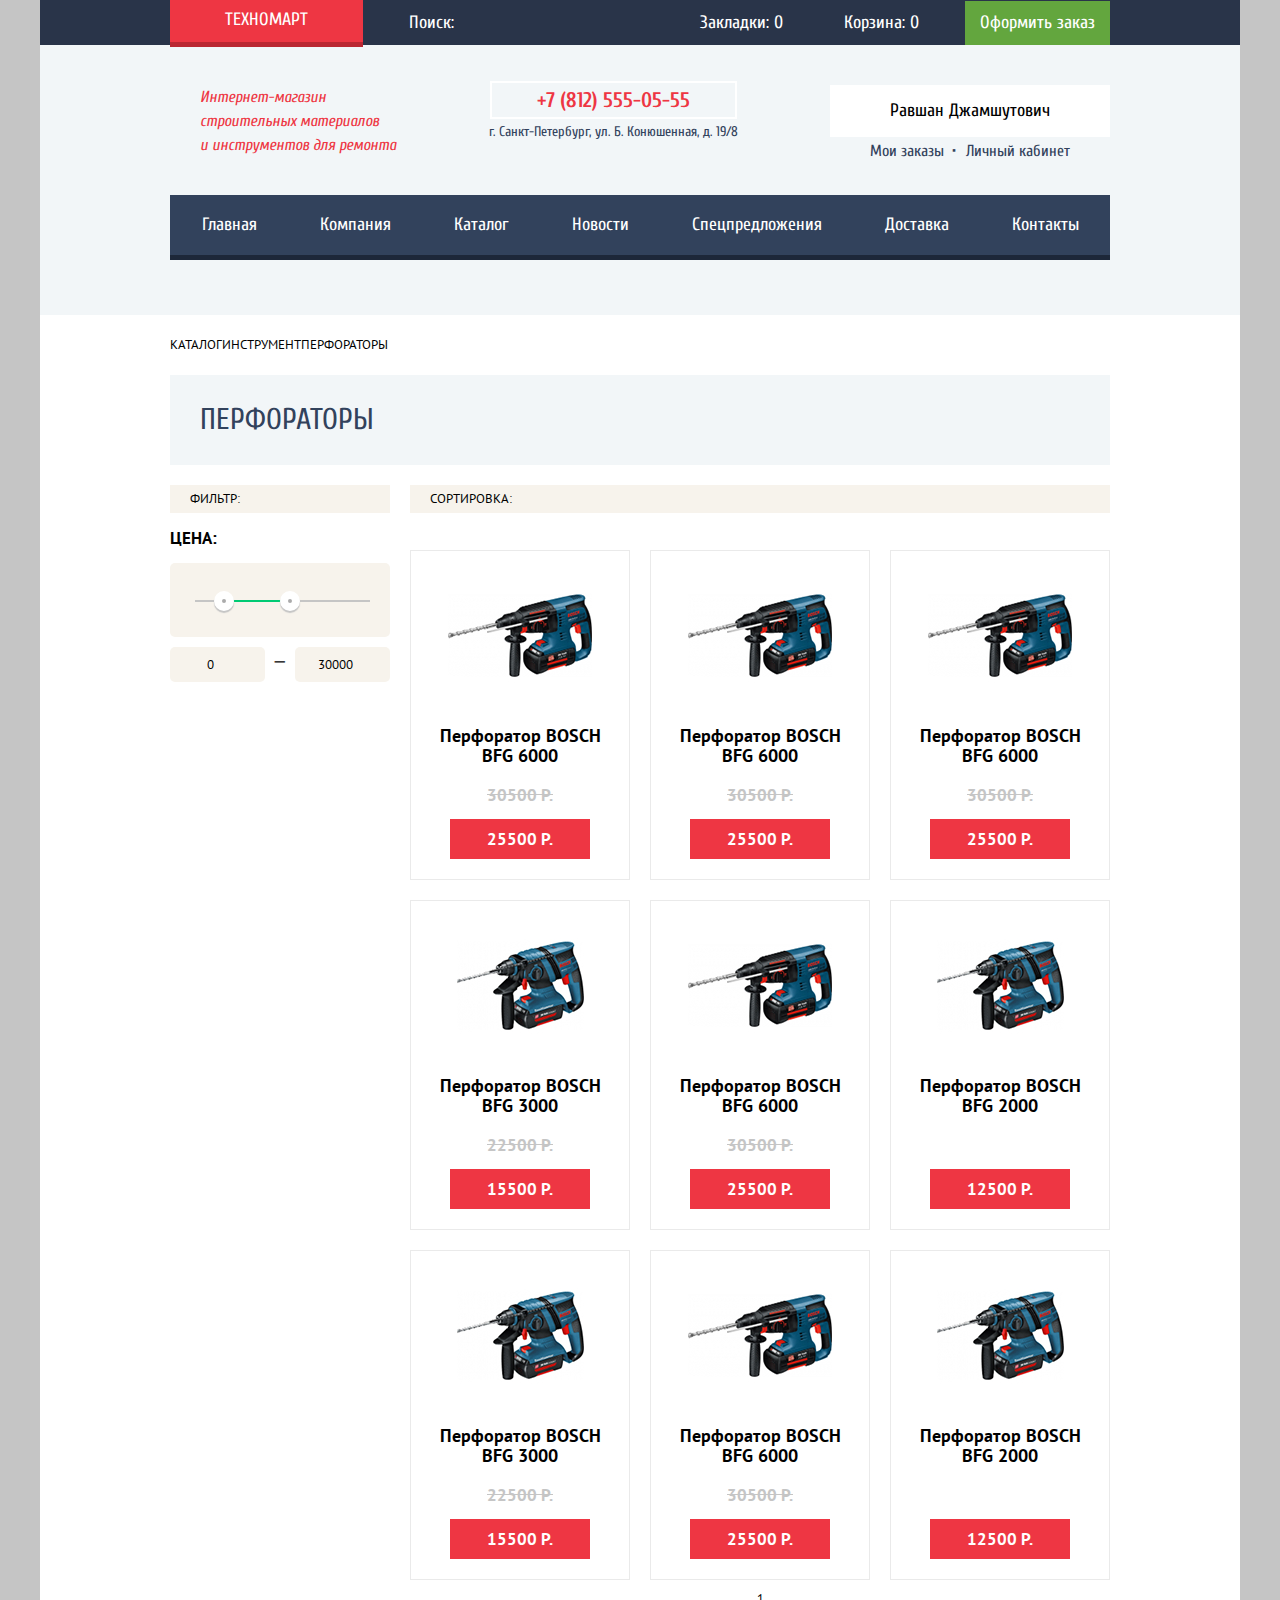
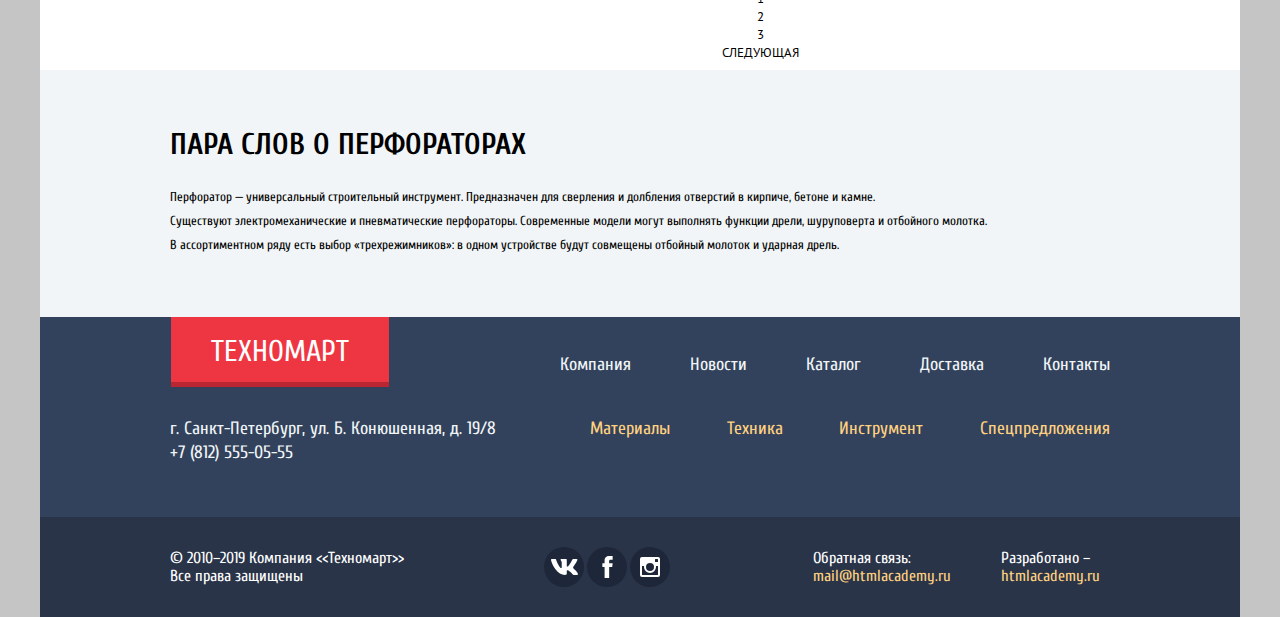
==== catalog.html @ 3d09bd30 "отредактировал form catalog" ====
<!DOCTYPE html>
<html class="page" lang="ru">
	<head>
		<meta charset="utf-8">
    <title>HTML Academy: Техномарт</title>
    <link href="css/normalize.css" rel="stylesheet">
    <link href="https://fonts.googleapis.com/css2?family=Cuprum:ital,wght@0,400;0,700;1,400;1,700&family=PT+Sans:ital,wght@0,400;0,700;1,400;1,700&display=swap" rel="stylesheet">
    <link href="css/style.css" rel="stylesheet">
  </head>
  <body class="page_body">

    <header class="main_header">
      <div class="main_header_top">
          <div class="header_top_container flex_block center">
            <a class="header_top_item logo" href="">ТЕХНОМАРТ</a>
            <a class="header_top_item header_search" href="">Поиск:</a>
            <a class="header_top_item header_marks" href="">Закладки: 0</a>
            <a class="header_top_item header_backet" href="">Корзина: 0</a>
            <a class="header_top_item header_checkout" href="">Оформить заказ</a>
          </div>
      </div>

      <div class="main_header_middle">
        <div class="header_middle_container flex_block center">
          <p class="header_middle_item header_desc">Интернет-магазин<br> строительных материалов<br> и инструментов для ремонта</p>
          <div class="header_middle_item">
            <a class="header_phone" href="tel:+7(812)555-05-55">+7 (812) 555-05-55</a>
            <p class="header_address">г. Санкт-Петербург, ул. Б. Конюшенная, д. 19/8</p>
          </div>
          <div class="header_middle_item user_block flex_block">
            <a class="authorized_user flex_block" href="">Равшан Джамшутович</a>
            <a class="my_orders" href="">Мои заказы&nbsp;&nbsp;&bull;</a>
            <a class="personal_area" href="">Личный кабинет</a>
          </div>
        </div>
      </div>

      <div class="main_header_bottom center">
        <nav class="main_navigation">
          <ul class="navigation_list flex_block">
            <li class="navigation_item"><a href="">Главная</a></li>
            <li class="navigation_item"><a href="">Компания</a></li>
            <li class="navigation_item"><a href="">Каталог</a></li>
            <li class="navigation_item"><a href="">Новости</a></li>
            <li class="navigation_item"><a href="">Спецпредложения</a></li>
            <li class="navigation_item"><a href="">Доставка</a></li>
            <li class="navigation_item"><a href="">Контакты</a></li>
          </ul>
        </nav>
      </div>
    </header>

		<main class="main_container">
			<h1 class="visually_hidden">Каталог</h1>
      <div class="center">
        <ul class="bread_crumbs_list flex_block">
          <li class="bread_crumbs"><a href="">Каталог</a></li>
          <li class="bread_crumbs"><a href="">Инструмент</a></li>
          <li class="bread_crumbs">Перфораторы</li>
        </ul>
      </div>

      <div class="section_title_line bread_crumbs_last_title center">
        <p class="section_title_line_text">Перфораторы</p>
      </div>

			<div class="center catalog_block">
        <div class="product_filter">
          <h2>Фильтр:</h2>
          <form method="get">
            <fieldset class="filter_item">
              <legend>Цена:</legend>
              <div class="filter_range">
                <div class="range_controls">
                  <div class="scale">
                    <div class="bar" style="
                    width: 30%;
                    margin-left: 20%;"></div>
                  </div>
                  <div class="toggle toggle_min" tabindex="0" style="
                  left: 20%;">
                  </div>
                  <div class="toggle toggle_max" tabindex="0" style="
                  left: 50%;">
                  </div>
                </div>
                <div class="price_controls flex_block">
                  <label class="min_price">
                    <input type="number" name="min_price" value="0">
                  </label>
                  &mdash;
                  <label class="max_price">
                    <input type="number" name="min_price" value="30000">
                  </label>
                </div>
              </div>
            </fieldset>
          </form>
        </div>

        <div class="product_sort">
          <h2>Сортировка:</h2>
          <!-- Здесь будет форма сортировки -->
        </div>

				<ul class="catalog_list">
          <li class="product_item">
            <a class="product_image" href="">
              <img src="img/perforator BOSCH BFG 6000.jpg" width="144" height="128" alt="Перфоратор BOSCH BFG 6000">
            </a>
            <h3 class="product_title">Перфоратор BOSCH BFG 6000</h3>
              <p class="product_old_price">30500 Р.</p>
            <button class="button button_red button_new_price" type="button">25500 Р.</button>
          </li>
          <li class="product_item">
            <a class="product_image" href="">
              <img src="img/perforator BOSCH BFG 6000.jpg" width="144" height="128" alt="Перфоратор BOSCH BFG 6000">
            </a>
            <h3 class="product_title">Перфоратор BOSCH BFG 6000</h3>
              <p class="product_old_price">30500 Р.</p>
            <button class="button button_red button_new_price" type="button">25500 Р.</button>
          </li>
          <li class="product_item">
            <a class="product_image" href="">
              <img src="img/perforator BOSCH BFG 6000.jpg" width="144" height="128" alt="Перфоратор BOSCH BFG 6000">
            </a>
            <h3 class="product_title">Перфоратор BOSCH BFG 6000</h3>
              <p class="product_old_price">30500 Р.</p>
            <button class="button button_red button_new_price" type="button">25500 Р.</button>
          </li>
          <li class="product_item">
            <a class="product_image" href="">
              <img src="img/perforator BOSCH BFG 3000.jpg" width="127" height="112" alt="Перфоратор BOSCH BFG 3000">
            </a>
            <h3 class="product_title">Перфоратор BOSCH BFG 3000</h3>
            <p class="product_old_price">22500 Р.</p>
            <button class="button button_red button_new_price" type="button">15500 Р.</button>
          </li>
          <li class="product_item">
            <a class="product_image" href="">
              <img src="img/perforator BOSCH BFG 6000.jpg" width="144" height="128" alt="Перфоратор BOSCH BFG 6000">
            </a>
            <h3 class="product_title">Перфоратор BOSCH BFG 6000</h3>
              <p class="product_old_price">30500 Р.</p>
            <button class="button button_red button_new_price" type="button">25500 Р.</button>
          </li>
          <li class="product_item">
            <a class="product_image" href="">
              <img src="img/perforator BOSCH BFG 2000.jpg" width="127" height="112" alt="Перфоратор BOSCH BFG 2000">
            </a>
            <h3 class="product_title">Перфоратор BOSCH BFG 2000</h3>
            <p class="product_old_price"></p>
            <button class="button button_red button_new_price" type="button">12500 Р.</button>
          </li>
          <li class="product_item">
            <a class="product_image" href="">
              <img src="img/perforator BOSCH BFG 3000.jpg" width="127" height="112" alt="Перфоратор BOSCH BFG 3000">
            </a>
            <h3 class="product_title">Перфоратор BOSCH BFG 3000</h3>
            <p class="product_old_price">22500 Р.</p>
            <button class="button button_red button_new_price" type="button">15500 Р.</button>
          </li>
          <li class="product_item">
            <a class="product_image" href="">
              <img src="img/perforator BOSCH BFG 6000.jpg" width="144" height="128" alt="Перфоратор BOSCH BFG 6000">
            </a>
            <h3 class="product_title">Перфоратор BOSCH BFG 6000</h3>
              <p class="product_old_price">30500 Р.</p>
            <button class="button button_red button_new_price" type="button">25500 Р.</button>
          </li>
          <li class="product_item">
            <a class="product_image" href="">
              <img src="img/perforator BOSCH BFG 2000.jpg" width="127" height="112" alt="Перфоратор BOSCH BFG 2000">
            </a>
            <h3 class="product_title">Перфоратор BOSCH BFG 2000</h3>
            <p class="product_old_price"></p>
            <button class="button button_red button_new_price" type="button">12500 Р.</button>
          </li>
        </ul>

				<ul class="catalog_page_list">
					<li class="catalog_page">
						<a>1</a>
					</li>
					<li class="catalog_page">
						<a href="">2</a>
					</li>
					<li class="catalog_page">
						<a href="">3</a>
					</li>
					<li class="catalog_page">
						<a href="">Следующая</a>
					</li>
				</ul>
			</div>

			<article class="catalog_article">
        <div class="center">
          <h2>Пара слов о перфораторах</h2>
          <p>Перфоратор — универсальный строительный инструмент. Предназначен для сверления и долбления отверстий в кирпиче, бетоне и камне.<br>
          Существуют электромеханические и пневматические перфораторы. Современные модели могут выполнять функции дрели, шуруповерта и отбойного молотка.<br>
          В ассортиментном ряду есть выбор «трехрежимников»: в одном устройстве будут совмещены отбойный молоток и ударная дрель.</p>
        </div>
			</article>
		</main>

		<footer class="page_footer main_footer">
      <div class="footer_top_one center flex_block">
        <div class="footer_top_logo flex_block">
          <a class="logo section_title_line_text" href="">ТЕХНОМАРТ</a>
        </div>
        <ul class="footer_top_container flex_block">
          <li class="footer_top_one_item hover_underline"><a href="">Компания</a></li>
          <li class="footer_top_one_item hover_underline"><a href="">Новости</a></li>
          <li class="footer_top_one_item hover_underline"><a href="">Каталог</a></li>
          <li class="footer_top_one_item hover_underline"><a href="">Доставка</a></li>
          <li class="footer_top_one_item hover_underline"><a href="">Контакты</a></li>
        </ul>
      </div>

      <div class="footer_top_two center flex_block">
        <div class="footer_top_two_address">
          <p>г. Санкт-Петербург, ул. Б. Конюшенная, д. 19/8<br>+7 (812) 555-05-55</p>
        </div>
          <ul class="footer_top_container flex_block">
            <li class="footer_top_two_item hover_underline"><a href="">Материалы</a></li>
            <li class="footer_top_two_item hover_underline"><a href="">Техника</a></li>
            <li class="footer_top_two_item hover_underline"><a href="">Инструмент</a></li>
            <li class="footer_top_two_item hover_underline"><a href="">Спецпредложения</a></li>
          </ul>
      </div>

      <div class="footer_bottom">
        <div class="footer_bottom_container flex_block center">
          <div class="footer_copyright">
            <p class="copyright_text">© 2010–2019 Компания &lt;&lt;Техномарт&gt;&gt;<br>Все права защищены</p>
          </div>
          <div class="footer_social">
            <ul class="social_list flex_block">
              <li class="social_item">
                <span class="visually_hidden">Вконтакте</span>
                <a class="social_button" href="#">
                  <svg width="27" height="16" viewBox="0 0 128 76"><path d="M125,5.15c.89-3,0-5.15-4.23-5.15h-14a6,6,0,0,0-6.09,4S93.59,21.31,83.5,32.59c-3.26,3.26-4.74,4.3-6.52,4.3-.89,0-2.18-1-2.18-4V5.15c0-3.56-1-5.15-4-5.15h-22a3.37,3.37,0,0,0-3.56,3.22c0,3.37,5,4.15,5.56,13.64V37.48c0,4.52-.82,5.34-2.6,5.34-4.74,0-16.29-17.43-23.13-37.38C23.72,1.57,22.38,0,18.8,0H4.8C.8,0,0,1.88,0,4c0,3.71,4.75,22.1,22.1,46.42C33.67,67,50,76,64.8,76c8.9,0,10-2,10-5.45V58c0-4,.84-4.8,3.66-4.8,2.08,0,5.64,1,13.94,9C101.9,71.74,103.46,76,108.8,76h14c4,0,6-2,4.85-6s-5.8-9.64-11.81-16.4c-3.27-3.86-8.16-8-9.64-10.09-2.08-2.67-1.49-3.86,0-6.23,0,0,17-24,18.83-32.18Z" fill="#fff"/></svg>
                </a>
              </li>
              <li class="social_item">
                <span class="visually_hidden">Фейсбук</span>
                <a class="social_button" href="#">
                  <svg width="19" height="22" viewBox="0 0 10.15 21.74"><path d="M3.34 1.12A4.77 4.77 0 0 1 6.53 0h3.61v3.81H7.81a1.07 1.07 0 0 0-1.09.83v2.55h3.42c-.08 1.23-.24 2.45-.41 3.67h-3v10.87H2.21V10.86H0V7.21h2.19V3.66a3.83 3.83 0 0 1 1.15-2.54z" fill="#fff"/></svg>
                </a>
              </li>
              <li class="social_item">
                <span class="visually_hidden">Инстаграм</span>
                <a class="social_button" href="#">
                  <svg width="20" height="20" viewBox="0 0 20 20"><path d="M18 0H2a2 2 0 0 0-2 2v16a2 2 0 0 0 2 2h16a2 2 0 0 0 2-2V2a2 2 0 0 0-2-2zm-8 6a4 4 0 1 1-4 4 4 4 0 0 1 4-4zM2.5 18a.47.47 0 0 1-.5-.5V9h2.1a3.4 3.4 0 0 0-.1 1 6 6 0 1 0 12 0 3.4 3.4 0 0 0-.1-1H18v8.5a.47.47 0 0 1-.5.5zM18 4.5a.47.47 0 0 1-.5.5h-2a.47.47 0 0 1-.5-.5v-2a.47.47 0 0 1 .5-.5h2a.47.47 0 0 1 .5.5z" fill="#fff"/></svg>
                </a>
              </li>
            </ul>
          </div>
          <div class="footer_reference flex_block">
            <p class="reference_text hover_underline">Обратная связь:<br><a href="mailto:mail@htmlacademy.ru"> mail@htmlacademy.ru</a></p>
            <p class="reference_text hover_underline">Разработано &ndash;<br><a href="https://htmlacademy.ru">htmlacademy.ru</a></p>
          </div>
        </div>
      </div>
    </footer>

	</body>
</html>
---- css/style.css ----
/*Variables*/

:root {
  /*basic*/
  --black: #000000;
  --black-blue:  #293449;
  --blacken-blue: #1D2739;
  --dark-blue: #32425C;
  --grey: #C5C5C5;
  --grey-border: #EAEAEA;
  --grey-dark: #ababab;
  --grey-hover: rgba(197, 197, 197, 0.3);
  --grey-focus: rgba(197, 197, 197, 0.6);
  --dark-red: #BA2732;
  --red-darken: #CA2C37;
  --red: #EE3643;
  --dark-yellow: #FFC047;
  --middle-yellow: #ffbf47;
  --white-yellow: #FFD180;
  --whiten-yellow: #F7F3EC;
  --turquoise: #3BBCE3;
  --white-purple: #DC91D8;
  --basic-dark-green: #63A63E;
  --hover-green: #5FBB2D;
  --focus-green: #518534;
  --white-green: #8ED78F;
  --fresh-green: #00ca74;
  --blue: #F2F6F8;
  --dark-pink: #F7F3EC;
  --grey-pink:  #F9F5F0;
  --white-blue: #F1F5F7;
  --white: #FFFFFF;
  --white-a03:  rgba(255, 255, 255, 0.3);
  --focus-white: rgba(255, 255, 255, 0.5);

  /*special*/
  --white-grey: #F4F4F4;
}

.page {
  width: 1200px;
  height: 100%;
  margin: 0 auto;
  padding: 0px;
  background-color: var(--grey);
}

/*-------body-------*/
.page_body {
  box-sizing: border-box;
  min-height: 100%;
  display: grid;
  grid-template-rows: min-content 1fr min-content;
  font-family: "Cuprum", Arial, sans-serif;
  font-size: 18px;
  line-height: 24px;
  font-style: normal;
  font-weight: normal;
  color: var(--black);
  text-transform: none;
  background-color: var(--white);
  text-align: center;
}

a {
  text-decoration: none;
  color: var(--black);
}

img {
  max-width: 100%;
  height: auto;
}

li {
  list-style-type: none;
}

 ul {
   margin: 0px;
   padding: 0px;
 }

button {
  border: none;
}

p, h1, h2, h3 {
  margin: 0px;
}

.button_red {
  padding: 10px 35px;
  color: var(--white);
  background-color: var(--red);
  text-transform: uppercase;
}

.visually_hidden {
  position: absolute;
  clip: rect(0 0 0 0);
  width: 1px;
  height: 1px;
  margin: -1px;
}

/*-------header-------*/
.center {
  min-width: 940px ;
  margin: 0 130px;
}

.flex_block {
  display: flex;
  justify-content: space-between;
  align-items: center;
}

.main_header {
  background-color: var(--blue);
}

.main_header_top {
  background-color: var(--black-blue);
 }

 .header_top_container {
  height: 45px;
 }

.header_top_item {
  padding: 10px 15px;
  color: var(--white);
  background-color: var(--black-blue);
}

.logo {
  padding: 10px 55px;
  color: var(--white);
  background-color: var(--red);
  border-bottom: 5px solid var(--dark-red);
 }

.logo:focus {
   background-color: var(--dark-red);
 }

.header_search {
  padding-right: 200px;
 }

.header_search:focus {
/*Здесь будет поле формы*/
}

.header_checkout {
  color: var(--white);
  background-color: var(--basic-dark-green);
}

.header_checkout:hover {
  background-color: var(--hover-green);
}

.header_top_item:focus:not(.header_search) {
  color: var(--focus-white);
}

.header_middle_container {
  height: 150px;
  align-items: stretch;
}

.header_middle_container div:nth-of-type(2) {
  align-items: flex-start;
  width: 280px;
}

.header_middle_item {
  padding-top: 40px;
}

.header_desc {
  font-style: italic;
  font-size: 16px;
  color: var(--red);
  text-align: left;
  padding-left: 30px;
}

.header_phone {
  font-weight: bold;
  font-size: 21px;
  line-height: 30px;
  color: var(--red);
  border: 2px solid var(--white);
  padding: 5px 45px;
}

.header_address {
  font-size: 14px;
  color: var(--dark-blue);
  margin-top: 0px;
  padding-top: 5px;
}

.login_link, .check_in {
  font-size: 21px;
  line-height: 21px;
  color: var(--black);
  background-color: var(--white);
  padding: 10px 25px;
}

.user_block {
  width: 300px;
  height: 80px;
  flex-direction: row;
  flex-wrap: wrap;
  justify-content: center;
  align-items: flex-end;
}

.authorized_user {
  width: 300px;
  height: 50px;
  border: 1px solid var(--white);
  background-color: var(--white);
  justify-content: center;
}

.my_orders {
  padding-right: 10px;
}

.login_link:hover,
.check_in:hover {
  color: var(--red);
}

.login_link:focus,
.check_in:focus {
  color: var(--grey);
}

.my_orders,.personal_area {
  font-size: 16px;
  line-height: 18px;
  color: var(--dark-blue);
}

.my_orders:hover,
.personal_area:hover {
  color: var(--red);
}

.my_orders:focus,
.personal_area:focus,
.authorized_user:focus {
  color: var(--grey);
}

.main_header_bottom {
  height: 120px;
}

.navigation_list {
  height: 60px;
  justify-content: space-around;
  background-color: var(--dark-blue);
  border-bottom: 5px solid var(--blacken-blue);
}

.navigation_list:first-child {
  padding: 0px;
}

.navigation_item a {
  color: var(--white);
  background-color: var(--dark-blue);
}

.navigation_item a:hover {
  background-color: var(--black-blue);
}

.navigation_item a:focus {
  background-color: var(--blacken-blue);
  opacity: 0.5;
}

/*-------main-section promo-------*/
.promo {
  margin-top: 60px;
  margin-bottom: 60px;
}

.promo_list {
  display: grid;
  grid-template-columns: 300px 300px 300px;
  grid-template-rows: 120px 120px 120px;
  gap: 20px 20px;
  padding: 0;
}
.promo_list :last-child {
  grid-row-start: 2;
  grid-row-end: 3;
}

.promo_list :nth-child(4) {
  grid-column-start: 3;
  grid-column-end: 4;
}

.promo_list :nth-child(5) {
  grid-column-start: 3;
  grid-column-end: 4;
}

.promo_item div:nth-of-type(1) {
  width: 135px;
  height: 80px;
  /* border: 1px solid black; */
  flex-direction: column;
  justify-content: space-between;
  align-items:stretch;
}

.promo_item div:nth-of-type(2) {
  width: 80px;
  height: 80px;
  /* border: 1px solid black; */
}

.promo_item_text {
  font-weight: bold;
  font-size: 24px;
  line-height: 30px;
  color: var(--white);
  text-align: left;
}

.promo_item_button {
  width: 100%;
  height: 40px;
  background-color: var(--white-a03);
  text-transform: uppercase;
  font-size: 18px;
  line-height: 24px;
  color: var(--white);
  border: none;
}

/*SVG background-image*/
.materials div:nth-of-type(2) {
  background-image: url("data:image/svg+xml,%3Csvg width='44' height='65' viewBox='0 0 44 65' fill='none' xmlns='http://www.w3.org/2000/svg'%3E%3Cpath d='M37.91 30.438V41.307C37.91 41.307 38.015 44.042 35.085 44.042C32.016 44.042 31.96 41.307 31.96 41.307V34.891C31.96 34.651 31.624 32.982 29.641 32.982C27.016 32.982 26.971 34.859 26.971 34.859V54.08C26.971 54.08 27 55.943 24.507 55.943C22 55.943 22 53.96 22 53.96V40.016C22 40.016 22 37.071 18.195 37.071C14.141 37.071 14.228 40.196 14.228 40.196V43.924C14.228 43.924 14.107 46.869 9.54 46.869C4.973 46.869 4.912 42.36 4.912 42.36V29.938C3.168 28.976 0 26.671 0 26.671V56.003C0 56.003 2.988 65 22 65C41.012 65 44 56.305 44 56.305V26.671C41.062 29.5 37.91 30.438 37.91 30.438Z' fill='white'/%3E%3Cpath fill-rule='evenodd' clip-rule='evenodd' d='M22 0C1.688 0 0 19.875 0 19.875V22.937C8.438 29.188 22 29 22 29C22 29 35.562 29.188 44 22.938V19.876C44 19.875 42.312 0 22 0ZM22 25C10.25 25 7.688 22.625 7.688 22.625C13.938 19.75 22 19.875 22 19.875C22 19.875 30.062 19.75 36.312 22.625C36.312 22.625 33.75 25 22 25ZM4.312 15.563C4.312 15.563 12.438 12.625 22 12.625C31.562 12.625 39.688 15.562 39.688 15.562C35.125 2.624 22 3.062 22 3.062C22 3.062 8.875 2.625 4.312 15.563Z' fill='white'/%3E%3C/svg%3E");
  background-size: 55%;
  background-repeat: no-repeat;
  background-position: center;
}
/*SVG background-image*/
.instruments div:nth-of-type(2) {
  background-image: url("data:image/svg+xml,%3Csvg width='75' height='61' viewBox='0 0 75 61' fill='none' xmlns='http://www.w3.org/2000/svg'%3E%3Cpath fill-rule='evenodd' clip-rule='evenodd' d='M2.103 0C0.167 0 0 2.041 0 2.041V17.853C0 20.789 2.903 20.855 2.903 20.855H11.91C13.845 20.855 13.511 22.189 13.511 22.189C13.511 22.189 11.042 35.199 10.776 37.4C10.509 39.603 8.908 41.004 8.908 41.004C8.908 41.004 6.773 42.205 5.906 42.672C5.039 43.139 5.039 44.873 5.039 44.873H35.928V44.139C35.928 42.672 29.456 41.004 26.855 40.737C24.253 40.471 24.787 38.735 24.787 38.735L25.854 30.93H28.856L29.99 23.057H26.988L27.319 20.32L35.928 20.189C41.733 19.588 45.936 16.119 45.936 16.119V4.109C41.333 0.84 33.993 0 33.993 0H2.103ZM60.387 8.016H73.875C74.45 8.016 74.917 9.128 74.917 10.5C74.917 11.872 74.45 12.984 73.875 12.984H60.387C59.766 15.271 58.315 16.875 56.625 16.875H49.083V4.125H56.625C58.316 4.125 59.766 5.729 60.387 8.016ZM6.907 61C5.039 61 5.039 58.949 5.039 58.949V47.942H35.928V59.016C35.928 60.816 33.927 61 33.927 61H6.907ZM36 4.969V4.938C36 4.388 35.55 3.938 35 3.938H5.031C4.481 3.938 4.031 4.388 4.031 4.938V4.969C4.031 5.519 4.481 5.969 5.031 5.969H35C35.55 5.969 36 5.519 36 4.969Z' fill='white'/%3E%3C/svg%3E");
  background-size: contain;
  background-repeat: no-repeat;
  background-position: center;
}
/*SVG background-image*/
.technics div:nth-of-type(2) {
  background-image: url("data:image/svg+xml,%3Csvg width='78' height='62' viewBox='0 0 78 62' fill='none' xmlns='http://www.w3.org/2000/svg'%3E%3Cpath fill-rule='evenodd' clip-rule='evenodd' d='M0 45.875C0 36.968 7.22 29.749 16.125 29.749C25.031 29.749 32.251 36.968 32.25 45.875C32.25 54.78 25.03 62 16.125 62C7.22 62 0 54.78 0 45.875ZM10.9579 51.0421C12.3283 52.4125 14.187 53.1823 16.125 53.182C18.063 53.1823 19.9217 52.4125 21.2921 51.0421C22.6625 49.6718 23.4323 47.813 23.432 45.875C23.432 41.8395 20.1605 38.568 16.125 38.568C12.0895 38.568 8.818 41.8395 8.818 45.875C8.81773 47.813 9.58749 49.6718 10.9579 51.0421ZM60.854 45.874C56.4015 45.874 52.792 49.4835 52.792 53.936C52.792 56.8163 54.3286 59.4778 56.823 60.9179C59.3174 62.3581 62.3906 62.3581 64.885 60.9179C67.3794 59.4778 68.916 56.8163 68.916 53.936C68.9165 51.7977 68.0673 49.7468 66.5553 48.2347C65.0433 46.7227 62.9923 45.8735 60.854 45.874ZM55.792 53.936C55.7914 56.7322 58.0578 58.9995 60.854 59C63.6502 59.0006 65.9174 56.7342 65.918 53.938C65.9186 51.1418 63.6522 48.8746 60.856 48.874C58.0598 48.8735 55.7926 51.1398 55.792 53.936Z' fill='white'/%3E%3Cpath fill-rule='evenodd' clip-rule='evenodd' d='M75.437 31.313C75.875 34.625 77.898 49.727 77.898 49.727C77.898 49.727 78.641 52.875 75 52.875H73.045C72.656 46.473 67.355 41.396 60.854 41.396C54.353 41.396 49.053 46.473 48.663 52.875H38.499C39.19 50.664 39.563 48.313 39.563 45.875C39.563 32.929 29.069 22.436 16.125 22.436C11.4651 22.4285 6.90969 23.8168 3.046 26.422C3.001 23.463 3.004 12.537 5.312 6.167C5.312 6.167 6.375 3.625 8.75 3C11.125 2.375 33.5 0 33.5 0C33.5 0 35.814 0.062 36.626 1.875C37.438 3.688 47.188 23.75 47.188 23.75L59 25.128V19.833H63V14H66V25.946L71.812 26.625C71.812 26.625 74.89 27.172 75.437 31.313ZM16.125 19.833H23.083V6.167H16.125V19.833ZM33.083 19.833H26.125V6.167H33.083V19.833ZM49 36H53.016V29H49V36ZM60.016 36H56V29H60.016V36ZM63 36H67.016V29H63V36Z' fill='white'/%3E%3C/svg%3E%0A");
  background-size: contain;
  background-repeat: no-repeat;
  background-position: center;
}
/*SVG background-image*/
.discount div:nth-of-type(2) {
  background-image: url("data:image/svg+xml,%3Csvg width='59' height='73' viewBox='0 0 59 73' fill='none' xmlns='http://www.w3.org/2000/svg'%3E%3Cpath fill-rule='evenodd' clip-rule='evenodd' d='M58.34 21.545C57.7735 20.7922 56.8861 20.3496 55.944 20.35H17.274L14.799 12.965H3.058C1.40114 12.965 0.0579987 14.3081 0.0579987 15.965C0.0579987 17.6218 1.40114 18.965 3.058 18.965H10.482L23.982 59.25H49.141C50.7979 59.25 52.141 57.9068 52.141 56.25C52.141 54.5931 50.7979 53.25 49.141 53.25H28.299L26.573 48.101H49.693C51.031 48.1009 52.2074 47.2149 52.577 45.929L58.827 24.179C59.0866 23.2732 58.9063 22.2981 58.34 21.545ZM50.559 31.226H45.749V26.35H51.96L50.559 31.226ZM32.942 26.35V31.225H39.749V26.35H32.942ZM39.749 37.226V42.101H32.942V37.226H39.749ZM26.942 31.225V26.35H19.285L20.919 31.225H26.942ZM22.929 37.226H26.942V42.101H24.563L22.929 37.226ZM45.749 37.226V42.101H47.434L48.835 37.226H45.749Z' fill='white'/%3E%3Cpath d='M27.406 72.875C30.5988 72.875 33.187 70.2867 33.187 67.094C33.187 63.9012 30.5988 61.313 27.406 61.313C24.2132 61.313 21.625 63.9012 21.625 67.094C21.625 70.2867 24.2132 72.875 27.406 72.875Z' fill='white'/%3E%3Cpath d='M44.844 72.875C48.0368 72.875 50.625 70.2867 50.625 67.094C50.625 63.9012 48.0368 61.313 44.844 61.313C41.6512 61.313 39.063 63.9012 39.063 67.094C39.063 70.2867 41.6512 72.875 44.844 72.875Z' fill='white'/%3E%3Cpath d='M29.335 10.699L36.882 16.191C37.3179 16.5092 37.8645 16.6364 38.396 16.5432C38.9276 16.45 39.3984 16.1445 39.7 15.697C40.346 14.761 40.13 13.465 39.22 12.802L36.847 11.076L46.283 5.98599L50.911 18H55.258L49.214 2.30899C49.0071 1.76566 48.5793 1.33568 48.037 1.12599C47.4997 0.920727 46.8995 0.960545 46.394 1.23499L33.146 8.38199L30.124 6.18299C29.2552 5.5491 28.0396 5.72199 27.382 6.57299L18.901 17.371C18.7308 17.5554 18.5938 17.7679 18.496 17.999H23.602L29.335 10.699Z' fill='white'/%3E%3C/svg%3E%0A");
  background-size: contain;
  background-repeat: no-repeat;
  background-position: center;
}
/*SVG background-image*/
.delivery div:nth-of-type(2) {
  background-image: url("data:image/svg+xml,%3Csvg width='78' height='63' viewBox='0 0 78 63' fill='none' xmlns='http://www.w3.org/2000/svg'%3E%3Cpath d='M25.983 63C30.1251 63 33.483 59.6421 33.483 55.5C33.483 51.3579 30.1251 48 25.983 48C21.8409 48 18.483 51.3579 18.483 55.5C18.483 59.6421 21.8409 63 25.983 63Z' fill='white'/%3E%3Cpath d='M59.982 63C64.1241 63 67.482 59.6421 67.482 55.5C67.482 51.3579 64.1241 48 59.982 48C55.8399 48 52.482 51.3579 52.482 55.5C52.482 59.6421 55.8399 63 59.982 63Z' fill='white'/%3E%3Cpath fill-rule='evenodd' clip-rule='evenodd' d='M11.062 0H64C64 0 78 14.812 78 33.688V48.938C78 48.938 77.812 53 74.875 53.001H73.166C71.992 46.74 66.507 42.001 59.906 42.001C53.306 42.001 47.82 46.74 46.646 53.001H39.242C38.068 46.74 32.583 42.001 25.983 42.001C19.383 42.001 13.897 46.74 12.724 53.001H10.625C10.625 53.001 8.061 52.377 8.061 49.189V33.574L22.812 32.814C22.812 32.814 28.295 32.211 29.102 29.058L5.446 27.804C3.58204 27.804 2.071 26.293 2.071 24.429C2.071 22.565 3.58204 21.054 5.446 21.054H14.502L22.812 20.626C22.812 20.626 30.989 20.018 31.75 16.821L31.554 16.778L3.469 14.938C1.55312 14.938 0 13.3849 0 11.469C0 9.55312 1.55312 8 3.469 8H8.062V3.125C8.062 3.125 7.874 0 11.062 0ZM52 8.938V23.938H67.812L62.062 8.938H52Z' fill='white'/%3E%3C/svg%3E%0A");
  background-size: contain;
  background-repeat: no-repeat;
  background-position: center;
}


.promo_item_button:hover {
  background-color: var(--grey-hover);
}

.promo_item_button:focus {
  background-color: var(--grey-focus);
}

.materials {
  background-color: var(--middle-yellow);
  padding-left: 20px;
  padding-right: 30px;
}

.instruments {
  background-color: var(--turquoise);
  padding-left: 20px;
  padding-right: 30px;
}
.technics {
  background-color: var(--white-purple);
  padding-left: 20px;
  padding-right: 30px;
}

.discount {
  background-color: var(--white-green);
  padding-left: 20px;
  padding-right: 30px;
}

.delivery {
  background-color: var(--middle-yellow);
  padding-left: 20px;
  padding-right: 30px;
}

.slider {
  position: relative;
  width: 620px;
  height: 260px;
  background-color: var(--black);
  background-repeat: no-repeat;
  background-position: center;
}

.slider_item {
  width: 620px;
  height: 260px;
  display: flex;
  flex-direction: column;
  justify-content: space-around;
  align-items: flex-start;
}

.slider_wrapper_1 {
  background-image: url("../img/man-small-perf.jpg");
}

.slider_wrapper_2 {
  background-image: url("../img/man-big-perf.jpg");
}

.slide_hidden {
  display: none;
}

.slide_title {
  font-size: 36px;
  line-height: 36px;
  color: var(--white);
  text-transform: uppercase;
  padding-left: 20px;
  padding-top: 20px;
}

.slide_text {
  color: var(--white);
  padding-left: 20px;
  margin-top: 10px;
  margin-bottom: auto;
}

.slide_button {
  margin-left: 20px;
  margin-bottom: 25px;
}

.slide_button:hover {
  background-color: var(--red-darken);
}

.slide_button:focus {
  background-color: var(--dark-red);
}

.slider_controls_one {
  position: absolute;
  left: 48%;
  bottom: 11%;
  z-index: 20;
}

.slider_controls_one button {
  padding: 0;
  width: 10px;
  height: 10px;
  background-color: var(--white);
  border: 1px solid var(--white);
  border-radius: 50%;
  cursor: pointer;
}

.slider_controls_one :first-child {
  margin-right: 5px;
}

.slider_controls_one .current {
  background-color: var(--red);
}

.slider_controls_two {
  width: 100%;
  position: absolute;
  left: 0;
  bottom: 40%;
  z-index: 21;
  display: flex;
  justify-content: space-between;
}

.slider_controls_two button {
  padding: 0;
  width: 25px;
  height: 40px;
  background-color: transparent;
  cursor: pointer;
}

.slider_controls_two :first-child {
  background-image: url("data:image/svg+xml,%3Csvg width='23' height='41' viewBox='0 0 23 41' fill='none' xmlns='http://www.w3.org/2000/svg'%3E%3Cpath d='M20.83 0.965027L22.919 3.06403L5.13 20.947L22.977 38.886L20.887 40.985L0.951996 20.947L20.83 0.965027Z' fill='white'/%3E%3C/svg%3E");
  background-repeat: no-repeat;
  background-position: center;
  background-size: contain;
  margin-left: 20px;
}

.slider_controls_two :last-child {
  background-image: url("data:image/svg+xml,%3Csvg width='23' height='41' viewBox='0 0 23 41' fill='none' xmlns='http://www.w3.org/2000/svg'%3E%3Cpath d='M20.83 0.965027L22.919 3.06403L5.13 20.947L22.977 38.886L20.887 40.985L0.951996 20.947L20.83 0.965027Z' fill='white'/%3E%3C/svg%3E");
  background-repeat: no-repeat;
  background-position: center;
  background-size: contain;
  transform: rotate(180deg);
  margin-right: 20px;
}

/*-------main-section-popular_products-------*/
.popular_products {
  background-color: var(--white);
  margin-bottom: 70px;
}

.section_title_line {
  height: 90px;
  background-color: var(--grey-pink);
  display: flex;
  justify-content: space-between;
  align-items: center;
  margin-bottom: 20px;
  padding-right: 15px;
  box-sizing: border-box;
  padding-left: 30px;
}

.section_title_line_text {
  font-size: 30px;
  line-height: 30px;
  color: var(--dark-blue);
  text-transform: uppercase;
  margin: 0px;
}

.products_list {
  display: grid;
  grid-template-columns: repeat(4,220px);
  grid-template-rows: auto;
  gap: 20px 20px;
  padding: 0;
}

.product_item {
  display: flex;
  flex-direction: column;
  justify-content: space-between;
  align-items: center;
  padding-bottom: 20px;
  border: 1px solid var(--grey-border);
  box-sizing: border-box;
}

.product_item div {
  /* height: auto; */
  display: flex;
  flex-direction: column;
  justify-content: space-between;
  align-items: center;
}

.product_image {
  width: 220px;
  height: 170px;
  display: flex;
  justify-content: center;
  align-items: center;
}

.product_title {
  font-family: PT Sans;
  font-style: normal;
  font-weight: bold;
  font-size: 18px;
  line-height: 20px;
  color: var(--black);
  padding: 5px 20px;
  margin-bottom: auto;
}

.product_old_price {
  font-family: PT Sans;
  font-style: normal;
  font-weight: bold;
  font-size: 17px;
  line-height: 18px;
  text-decoration-line: line-through;
  text-transform: uppercase;
  color: var(--grey);
  padding: 15px 25px;
  margin-top: auto;
}

.button_new_price {
  box-sizing: border-box;
  width: 140px;
  height: 40px;
  font-family: PT Sans;
  font-style: normal;
  font-weight: bold;
  font-size: 17px;
  line-height: 18px;
}

/*-------main-section-popular_producers-------*/
.popular_producers {
  background-color: var(--white);
  margin-bottom: 60px;
}

.popular_producers div {
  padding-right: 20px;
}

.producers_list {
  display: grid;
  grid-template-columns: repeat(4, 220px);
  gap: 20px;
  padding: 0px;
  margin: 0px;
}

.producer_item {
  width: 220px;
  height: 145px;
  display: flex;
  justify-content: center;
  align-items: center;
  border: 1px solid var(--grey-border);
}

/*-------main-section-services-------*/
.services {
  background-color: var(--white-blue);
}

.services_common_block {
  display: grid;
  grid-template-rows: 170px 280px;
  grid-template-columns: 240px 620px;
  gap: 0px 80px;
  padding-top: 65px;
}

.services_block_one {
  text-align: left;
  grid-column-start: 1;
  grid-column-end: -1;
}

.services_block_one :first-child {
  padding-bottom: 20px;
}

.template_one_title_text {
  font-size: 30px;
  line-height: 30px;
  color: var(--black);
  text-transform: uppercase;
}

.template_two_text {
  font-family: PT Sans;
  font-style: normal;
  font-weight: normal;
  font-size: 13px;
  line-height: 24px;
  color: var(--black);
}

.services_block_two {
  position: relative;
  padding-left: 0px;
  text-align: left;
}

.services_slider_button {
  width: 240px;
  height: 60px;
  font-weight: bold;
  font-size: 21px;
  line-height: 30px;
  text-align: left;
  padding-left: 20px;
  background-color: var(--dark-blue);
  color: var(--white);
}

.services_button_current,
.services_button_current:focus {
  background-color: var(--white);
  color: var(--dark-blue);
}

.services_block_two div {
  position: absolute;
  top: -18%;
  left: 96%;
  z-index: 10;
  width: 10px;
  height: 280px;
  background-image: url(../img/vertical_line_shadow.png);
  background-size: contain;
  background-repeat: no-repeat;
  background-position: center;

}

/*SVG background-image*/
.services_wrapper_1 {
  background-image: url("data:image/svg+xml,%3Csvg width='468' height='261' viewBox='0 0 468 261' fill='none' xmlns='http://www.w3.org/2000/svg' xmlns:xlink='http://www.w3.org/1999/xlink'%3E%3Crect width='468' height='261' fill='url(%23pattern0)'/%3E%3Cdefs%3E%3Cpattern id='pattern0' patternContentUnits='objectBoundingBox' width='1' height='1'%3E%3Cuse xlink:href='%23image0' transform='scale(0.00213675 0.00383142)'/%3E%3C/pattern%3E%3Cimage id='image0' width='468' height='261' xlink:href='[data-uri]'/%3E%3C/defs%3E%3C/svg%3E%0A");
  background-size: contain;
  background-repeat: no-repeat;
  background-position: 100% 100%;
}

/*SVG background-image*/
.services_wrapper_3 {
  background-image: url("data:image/svg+xml,%3Csvg width='465' height='285' viewBox='0 0 465 285' fill='none' xmlns='http://www.w3.org/2000/svg' xmlns:xlink='http://www.w3.org/1999/xlink'%3E%3Crect width='465' height='285' fill='url(%23pattern0)'/%3E%3Cdefs%3E%3Cpattern id='pattern0' patternContentUnits='objectBoundingBox' width='1' height='1'%3E%3Cuse xlink:href='%23image0' transform='scale(0.00215054 0.00350877)'/%3E%3C/pattern%3E%3Cimage id='image0' width='465' height='285' xlink:href='[data-uri]'/%3E%3C/defs%3E%3C/svg%3E%0A");
  background-size: contain;
  background-repeat: no-repeat;
  background-position: right;
}

/*SVG background-image*/
.services_wrapper_2 {
  background-image: url("data:image/svg+xml,%3Csvg width='389' height='283' viewBox='0 0 389 283' fill='none' xmlns='http://www.w3.org/2000/svg' xmlns:xlink='http://www.w3.org/1999/xlink'%3E%3Crect width='389' height='283' fill='url(%23pattern0)'/%3E%3Cdefs%3E%3Cpattern id='pattern0' patternContentUnits='objectBoundingBox' width='1' height='1'%3E%3Cuse xlink:href='%23image0' transform='scale(0.00257069 0.00353357)'/%3E%3C/pattern%3E%3Cimage id='image0' width='389' height='283' xlink:href='[data-uri]'/%3E%3C/defs%3E%3C/svg%3E%0A");
  background-size: contain;
  background-position: right;
  background-repeat: no-repeat;
}

.services_block_three {
  grid-column-start: 2;
  grid-column-end: -1;
  display: flex;
  flex-direction: column;
  justify-content: flex-start;
  align-items: flex-start;
  flex-wrap: wrap;
  text-align: left;
}

.services_item :first-child {
  color: var(--dark-blue);
  padding-bottom: 30px;
}

.services_slide_three :nth-child(2) {
  padding-bottom: 25px;
}

/*-------main-section-contacts-------*/

.contacts {
  background-color: var(--white);
  display: grid;
  grid-template-columns: 50% 17% 33%;
  grid-template-rows: auto;
  padding-top: 70px;
  padding-bottom: 70px;
}

.transport_company {
  grid-column-start: 1;
  grid-column-end: 2;
  text-align: left;
  flex-direction: column;
  align-items: flex-start;
}

.transport_company p:nth-of-type(2),
.transport_company p:nth-of-type(3),
.map p:nth-of-type(2) {
  padding-top: 30px;
  padding-bottom: 0px;
}

.transport_company div:nth-of-type(1),
.transport_company div:nth-of-type(2) {
  padding-bottom: 15px;
 }

.transport_company div:nth-of-type(3) {
  padding-bottom: 25px;
}

.decorate_element {
  width: 25px;
  height: 2px;
  margin-right: 10px;
  background-image: url("data:image/svg+xml,%3Csvg width='25' height='2' viewBox='0 0 25 2' fill='none' xmlns='http://www.w3.org/2000/svg' xmlns:xlink='http://www.w3.org/1999/xlink'%3E%3Crect width='25' height='2' fill='url(%23pattern0)'/%3E%3Cmask id='mask0' mask-type='alpha' maskUnits='userSpaceOnUse' x='0' y='0' width='25' height='2'%3E%3Crect width='25' height='2' fill='url(%23pattern1)'/%3E%3C/mask%3E%3Cg mask='url(%23mask0)'%3E%3Crect width='25' height='2' fill='%23EE3643'/%3E%3C/g%3E%3Cdefs%3E%3Cpattern id='pattern0' patternContentUnits='objectBoundingBox' width='1' height='1'%3E%3Cuse xlink:href='%23image0' transform='scale(0.04 0.5)'/%3E%3C/pattern%3E%3Cpattern id='pattern1' patternContentUnits='objectBoundingBox' width='1' height='1'%3E%3Cuse xlink:href='%23image0' transform='scale(0.04 0.5)'/%3E%3C/pattern%3E%3Cimage id='image0' width='25' height='2' xlink:href='[data-uri]'/%3E%3C/defs%3E%3C/svg%3E%0A");
  background-repeat: no-repeat;
  background-position: center;
  background-size: contain;
}

.transport_company button {
  padding: 10px 20px;
}

.map {
  grid-column-start: -2;
  grid-column-end: -1;
  text-align: left;
  flex-direction: column;
  align-items: flex-start;
}

.map_image {
  padding-top: 30px;
  padding-bottom: 25px;
}

.map button {
  padding-right: 51px;
}

/*-------catalog-main-section-bread_crumbs------*/

.catalog_block {
  display: grid;
  grid-template-columns: 220px 700px;
  grid-template-rows: 35px 1010px 80px;
  grid-gap: 30px 20px;
}

.product_filter {
  grid-row-start: 1;
  grid-row-end: -1;
  grid-column-start: 1;
  grid-column-end: 2;
}

.product_filter h2,
.product_sort h2 {
  font-family: PT Sans;
  font-style: normal;
  font-weight: 400;
  font-size: 13px;
  line-height: 18px;
  text-transform: uppercase;
  color: var(--black);
  text-align: left;
  padding: 5px 0 5px 20px;
  background-color: var(--whiten-yellow);
}

.product_sort {
  grid-row-start: 1;
  grid-row-end: 2;
  grid-column-start: 2;
  grid-column-end: -1;
}

.catalog_list {
  display: grid;
  grid-template-columns: repeat(3, 220px);
  grid-template-rows: 330px 330px 330px;
  grid-gap: 20px;
}

.catalog_page_list {
  grid-row-start: 3;
  grid-row-end: 4;
  grid-column-start: 2;
  grid-column-end: -1;
}

.bread_crumbs_list {
  height: 60px;
  flex-direction: row;
  justify-content: left;
}

.bread_crumbs {
  font-family: PT Sans;
  font-style: normal;
  font-weight: normal;
  font-size: 13px;
  line-height: 18px;
  text-transform: uppercase;
  color: var(--black);
}

.bread_crumbs_last_title {/*не нравится название класса -  переделать*/
  background-color: var(--blue);
}

.filter_item {
  padding: 0;
  margin: 0;
  border: none;
}

.filter_item legend:nth-of-type(1) {
  font-family: PT Sans;
  font-style: normal;
  font-weight: 700;
  font-size: 17px;
  line-height: 30px;
  text-transform: uppercase;
  color: var(--black);
  text-align: left;
  padding: 10px 0 10px 0;
}

.range_controls {
  position: relative;
  height: 37px;
  background-color: var(--whiten-yellow);
  border-radius: 5px;
  padding: 37px 20px 0 25px;
  margin-bottom: 5px;
}

.range_controls .scale {
  height: 2px;
  background-color: var(--grey);
}

.range_controls .bar {
  width: 70%;
  height: 2px;
  background-color: var(--fresh-green);
}

.range_controls .toggle {
  position: absolute;
  top: 28px;
  left: 0;
  width: 4px;
  height: 4px;
  border: 8px solid var(--white);
  background-color: var(--grey-dark);
  border-radius: 50%;
  box-shadow: 0 2px 1px 0 var(--grey);
  cursor: pointer;
}

.range_controls .toggle_min {
  left: 20px;
}

.range_controls .toggle_max {
  left: 150px;
}

.price_controls input {
  width: 95px;
  height: 35px;
  text-align: center;
  color: var(--black);
  border: none;
  border-radius: 5px;
  background-color: var(--whiten-yellow);
  padding: 0;
  margin-top: 5px;
  font-family: PT Sans;
  font-style: normal;
  font-weight: 400;
  font-size: 13px;
  line-height: 18px;
}

.catalog_page {
  font-family: PT Sans;
  font-style: normal;
  font-weight: normal;
  font-size: 13px;
  line-height: 18px;
  color: var(--black);
  text-transform: uppercase;
}

.catalog_article {
  background-color: var(--white-blue);

}

.catalog_article div {
  padding: 60px 0px 60px 0px;
  text-align: left;
}

.catalog_article h2 {
  font-size: 30px;
  line-height: 30px;
  color: var(--black);
  text-transform: uppercase;
  padding-bottom: 25px;
}

.catalog_article p {
  font-size: 13px;
  line-height: 24px;
}

/*-------footer-section-footer-top-------*/
.main_footer {
  background-color: var(--dark-blue);
}

.footer_top_one, .footer_top_two {
  /* outline: 5px solid red;
  outline-offset: -5px solid red; */
  height: 100px;
  background-color: var(--dark-blue);
}

.footer_top_one, .footer_top_two {
  align-items: flex-start;
}

.footer_top_one .footer_top_container {
  width: 550px;
  height: 60px;
  align-items: flex-end;
}

.footer_top_two ul {
  width: 520px;
  align-items: flex-start;
}

.footer_top_logo {
  width: 220px;
  height: 70px;
  justify-content: center;
  align-items: center;
  /* border: 3px solid black; */
  /* outline: 5px solid red;
  outline-offset: -5px solid red; */
}

.footer_top_logo a {
  color: var(--white);
  padding: 20px 40px 15px 40px;
}

.footer_top_container {
  /* outline: 5px solid red; */
  width: 550px;
  height: 60px;
}

.footer_top_one_item a {
  color: var(--white-blue);
}

.hover_underline a:hover {
  text-decoration: underline;
}

.hover_underline a:focus {
  opacity: 0.5;
  text-decoration: none;
}

.footer_top_two_item a {
  color: var(--white-yellow);
}

.footer_top_two_address {
  color: var(--white-blue);
  display: block;
  text-align: left;
  float: left;
}

.footer_bottom {
  background-color: var(--black-blue);
  height: 100px;
}

.footer_bottom_container {
  /* outline: 5px solid red; */
  height: 100px;
}

.social_item {
  width: 40px;
  height: 40px;
  display: flex;
  justify-content: center;
  align-items: center;
  background-color: var(--blacken-blue);
  border: none;
  border-radius: 50%;
  margin-right: 3px;
}

.social_item:hover,
.social_item:focus {
  background-color: var(--red);
}

.social_button {
  display: flex;
  justify-content: center;
  align-items: center;
}


.footer_copyright p,
.footer_reference p {
  text-align: left;
  font-size: 16px;
  line-height: 18px;
  color: var(--white);
}

.footer_reference p:nth-of-type(2) {
  padding-left: 50px;
  padding-right: 10px;
}

.footer_reference a {
  color: var(--white-yellow);
}

.footer_reference a:focus {
  color: var(--red);
}
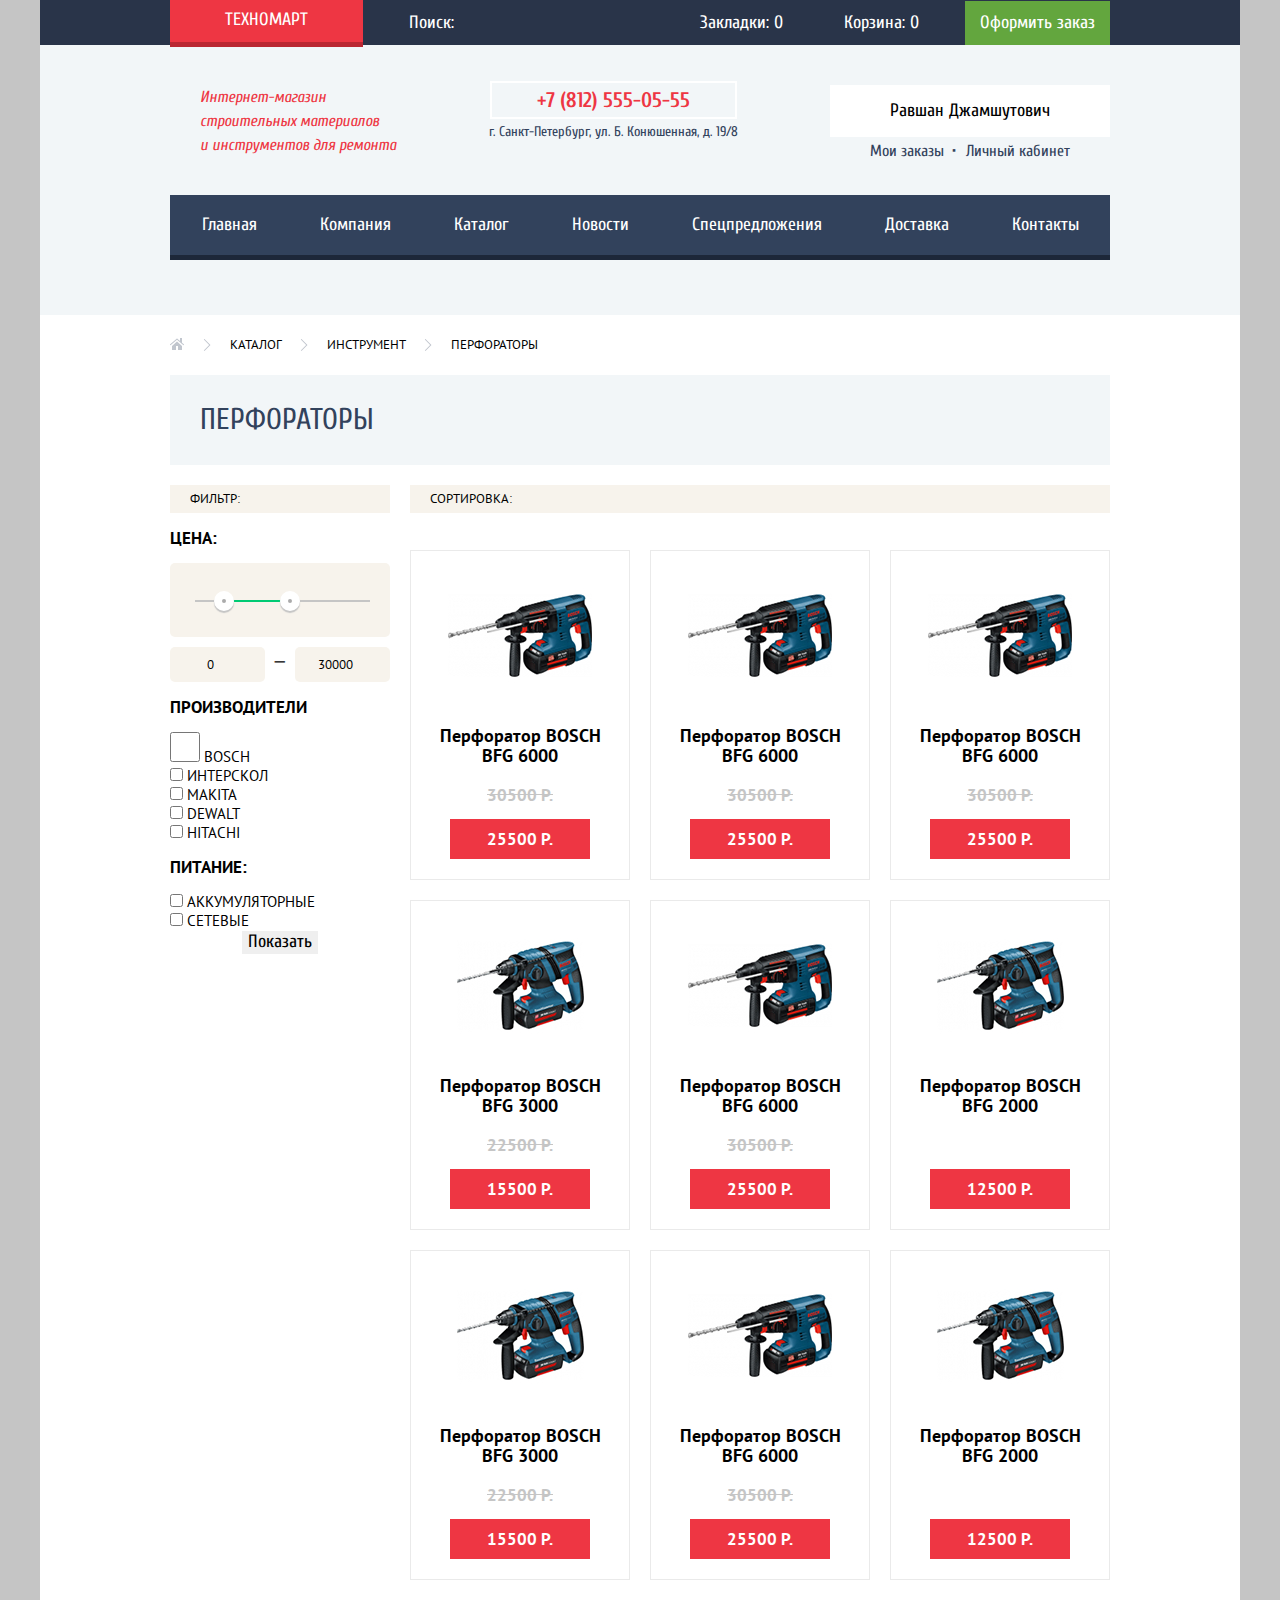
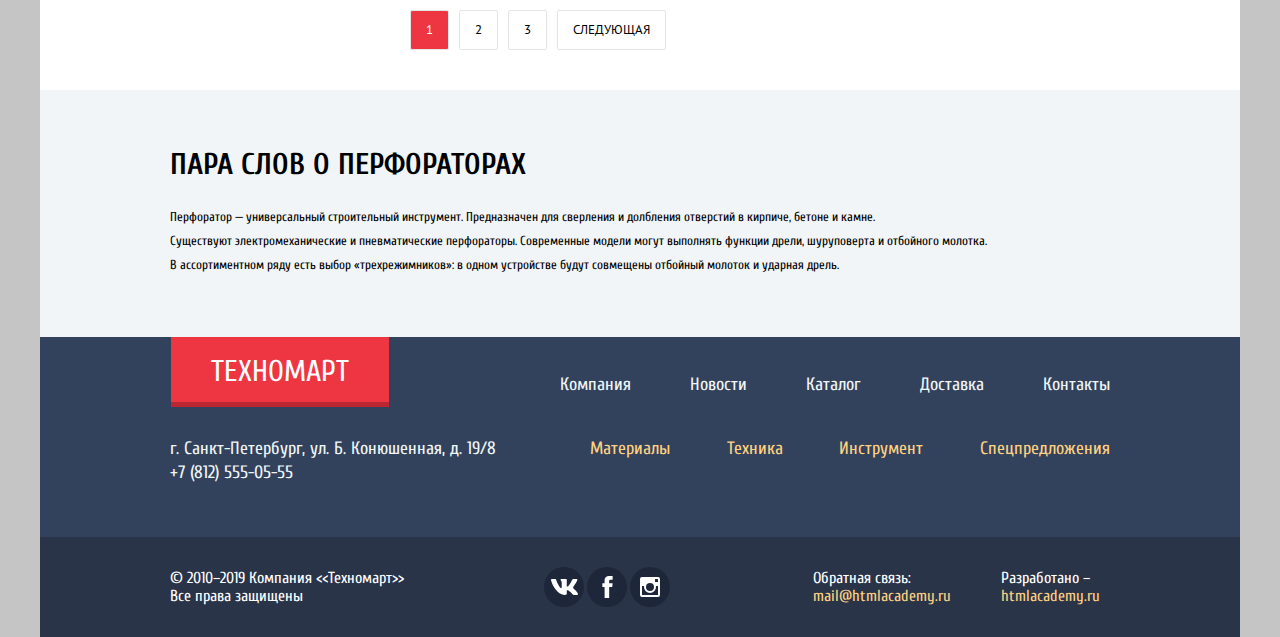
==== commit 320c1d36: "отредактировал form catalog" ====
--- a/catalog.html
+++ b/catalog.html
@@ -53,22 +53,23 @@
 		<main class="main_container">
 			<h1 class="visually_hidden">Каталог</h1>
       <div class="center">
-        <ul class="bread_crumbs_list flex_block">
-          <li class="bread_crumbs"><a href="">Каталог</a></li>
-          <li class="bread_crumbs"><a href="">Инструмент</a></li>
-          <li class="bread_crumbs">Перфораторы</li>
+        <ul class="breadcrumbs">
+          <li><a href="">Каталог</a></li>
+          <li><a href="">Инструмент</a></li>
+          <li class="breadcrumbs_current">Перфораторы</li>
         </ul>
       </div>
 
-      <div class="section_title_line bread_crumbs_last_title center">
+      <div class="section_title_line breadcrumbs_last_title center">
         <p class="section_title_line_text">Перфораторы</p>
       </div>
 
 			<div class="center catalog_block">
-        <div class="product_filter">
+        <div class="filter_product">
           <h2>Фильтр:</h2>
           <form method="get">
-            <fieldset class="filter_item">
+
+            <fieldset class="filter_price">
               <legend>Цена:</legend>
               <div class="filter_range">
                 <div class="range_controls">
@@ -95,6 +96,47 @@
                 </div>
               </div>
             </fieldset>
+
+            <fieldset class="filter_producers">
+              <legend>Производители</legend>
+              <ul class="filter_producers_list">
+                <li>
+                  <input class="input_producers input_producers_checked" type="checkbox" name="BOSCH" id="filter_BOSCH">
+                  <label for="filter_BOSCH">BOSCH</label>
+                </li>
+                <li>
+                  <input type="checkbox" name="INTERSCOL" id="filter_INTERSCOL">
+                  <label for="filter_INTERSCOL">ИНТЕРСКОЛ</label>
+                </li>
+                <li>
+                  <input type="checkbox" name="MAKITA" id="filter_MAKITA">
+                  <label for="filter_MAKITA">MAKITA</label>
+                </li>
+                <li>
+                  <input type="checkbox" name="DEWALT" id="filter_DEWALT">
+                  <label for="filter_DEWALT">DEWALT</label>
+                </li>
+                <li>
+                  <input type="checkbox" name="HITACHI" id="filter_HITACHI">
+                  <label for="filter_HITACHI">HITACHI</label>
+                </li>
+              </ul>
+            </fieldset>
+
+            <fieldset class="filter_power">
+              <legend>Питание:</legend>
+              <ul class="filter_power_list">
+                <li>
+                  <input type="checkbox" name="rechargeable" id="filter_rechargeable">
+                  <label for="filter_rechargeable">Аккумуляторные</label>
+                </li>
+                <li>
+                  <input type="checkbox" name="electrical_network" id="filter_electrical_network">
+                  <label for="filter_electrical_network">Сетевые</label>
+                </li>
+              </ul>
+            </fieldset>
+            <button type="button">Показать</button>
           </form>
         </div>
 
@@ -178,17 +220,17 @@
           </li>
         </ul>
 
-				<ul class="catalog_page_list">
-					<li class="catalog_page">
+				<ul class="pagination_list">
+					<li class="pagination_item pagination_item_current">
 						<a>1</a>
 					</li>
-					<li class="catalog_page">
+					<li class="pagination_item">
 						<a href="">2</a>
 					</li>
-					<li class="catalog_page">
+					<li class="pagination_item">
 						<a href="">3</a>
 					</li>
-					<li class="catalog_page">
+					<li class="pagination_item">
 						<a href="">Следующая</a>
 					</li>
 				</ul>
--- a/css/style.css
+++ b/css/style.css
@@ -8,6 +8,7 @@
   --dark-blue: #32425C;
   --grey: #C5C5C5;
   --grey-border: #EAEAEA;
+  --grey-border2: #E5E5E5;
   --grey-dark: #ababab;
   --grey-hover: rgba(197, 197, 197, 0.3);
   --grey-focus: rgba(197, 197, 197, 0.6);
@@ -62,7 +63,7 @@
   text-align: center;
 }
 
-a {
+a {        /*теговые селекторы это плохо - надо будет убрать*/
   text-decoration: none;
   color: var(--black);
 }
@@ -602,6 +603,10 @@
   display: flex;
   justify-content: center;
   align-items: center;
+}
+
+.product_item:hover {
+  box-shadow: 0 0 10px 5px var(--grey-border2) ;
 }
 
 .product_title {
@@ -723,6 +728,10 @@
   color: var(--white);
 }
 
+.services_slider_button:hover:not(.services_button_current) {
+  background-color: var(--black-blue)
+}
+
 .services_button_current,
 .services_button_current:focus {
   background-color: var(--white);
@@ -858,18 +867,18 @@
 .catalog_block {
   display: grid;
   grid-template-columns: 220px 700px;
-  grid-template-rows: 35px 1010px 80px;
+  grid-template-rows: 35px 1030px 80px;
   grid-gap: 30px 20px;
 }
 
-.product_filter {
+.filter_product {
   grid-row-start: 1;
   grid-row-end: -1;
   grid-column-start: 1;
   grid-column-end: 2;
 }
 
-.product_filter h2,
+.filter_product h2,
 .product_sort h2 {
   font-family: PT Sans;
   font-style: normal;
@@ -904,13 +913,16 @@
   grid-column-end: -1;
 }
 
-.bread_crumbs_list {
+.breadcrumbs {
+  display: flex;
   height: 60px;
   flex-direction: row;
-  justify-content: left;
-}
-
-.bread_crumbs {
+  justify-content: flex-start;
+  align-items: center;
+
+}
+
+.breadcrumbs li {
   font-family: PT Sans;
   font-style: normal;
   font-weight: normal;
@@ -918,19 +930,50 @@
   line-height: 18px;
   text-transform: uppercase;
   color: var(--black);
-}
-
-.bread_crumbs_last_title {/*не нравится название класса -  переделать*/
+  position: relative;
+  margin-left: 45px;
+}
+
+.breadcrumbs li::after {
+  content: url(../img/icon-right-small.svg);
+  position: absolute;
+  width: 13px;
+  height: 13px;
+  top: 2px;
+  left: -30px;
+  background-color: transparent;
+}
+
+.breadcrumbs li:first-of-type {
+  margin-left: 60px;
+
+}
+
+.breadcrumbs li:first-of-type:before {
+  content: url(../img/icon-home.svg);
+  position: absolute;
+  width: 13px;
+  height: 13px;
+  top: 1px;
+  left: -60px;
+  background-color: transparent;
+}
+
+.breadcrumbs_last_title {/*не нравится название класса -  переделать*/
   background-color: var(--blue);
 }
 
-.filter_item {
+.filter_price,
+.filter_producers,
+.filter_power {
   padding: 0;
   margin: 0;
   border: none;
 }
 
-.filter_item legend:nth-of-type(1) {
+.filter_price legend:nth-of-type(1),
+.filter_producers legend:nth-of-type(1),
+.filter_power legend:nth-of-type(1) {
   font-family: PT Sans;
   font-style: normal;
   font-weight: 700;
@@ -940,6 +983,18 @@
   color: var(--black);
   text-align: left;
   padding: 10px 0 10px 0;
+}
+
+.filter_producers_list,
+.filter_power {
+  font-family: PT Sans;
+  font-style: normal;
+  font-weight: 400;
+  font-size: 15px;
+  line-height: 19px;
+  text-transform: uppercase;
+  color: var(--black);
+  text-align: left;
 }
 
 .range_controls {
@@ -1000,15 +1055,53 @@
   line-height: 18px;
 }
 
-.catalog_page {
+.input_producers {
+  width: 30px;
+  height: 30px;
+  background-image: url("data:image/svg+xml,%3Csvg width='23' height='23' viewBox='0 0 23 23' fill='none' xmlns='http://www.w3.org/2000/svg'%3E%3Cpath fill-rule='evenodd' clip-rule='evenodd' d='M3 0H20C21.65 0 23 1.35 23 3V20C23 21.65 21.65 23 20 23H3C1.35 23 0 21.65 0 20V3C0 1.35 1.35 0 3 0ZM21 3C21 2.458 20.542 2 20 2H3C2.458 2 2 2.458 2 3V20C2 20.542 2.458 21 3 21H20C20.542 21 21 20.542 21 20V3Z' fill='%23C5C5C5'/%3E%3C/svg%3E%0A");
+  /* background-repeat: no-repeat;
+  background-size: contain;
+  background-position: center; */
+}
+
+/*---------------pagination---------------------------*/
+
+.pagination_list {
+  display: flex;
+  flex-wrap: wrap;
+  margin: 0;
+  padding: 0;
+  list-style: none;
   font-family: PT Sans;
   font-style: normal;
   font-weight: normal;
   font-size: 13px;
   line-height: 18px;
-  color: var(--black);
   text-transform: uppercase;
 }
+
+.pagination_item a {
+  display: block;
+  padding: 10px 15px;
+  border: 1px solid var(--grey-border2);
+  border-radius: 2px;
+  margin-right: 10px;
+}
+
+.pagination_item_current a {
+  color: var(--white);
+  background-color: var(--red);
+}
+
+.pagination_item a:hover {
+  border: 1px solid var(--grey);
+}
+
+.pagination_item a:focus {
+  border: 1px solid var(--red);
+}
+
+/*------------------catalog_article-----------------*/
 
 .catalog_article {
   background-color: var(--white-blue);
@@ -1033,7 +1126,7 @@
   line-height: 24px;
 }
 
-/*-------footer-section-footer-top-------*/
+/*-------footer-top-------*/
 .main_footer {
   background-color: var(--dark-blue);
 }
@@ -1104,6 +1197,8 @@
   text-align: left;
   float: left;
 }
+
+/*-----------------footer_bottom-----------------------*/
 
 .footer_bottom {
   background-color: var(--black-blue);
@@ -1159,3 +1254,7 @@
 .footer_reference a:focus {
   color: var(--red);
 }
+
+
+
+/*--------------modal------------------*/
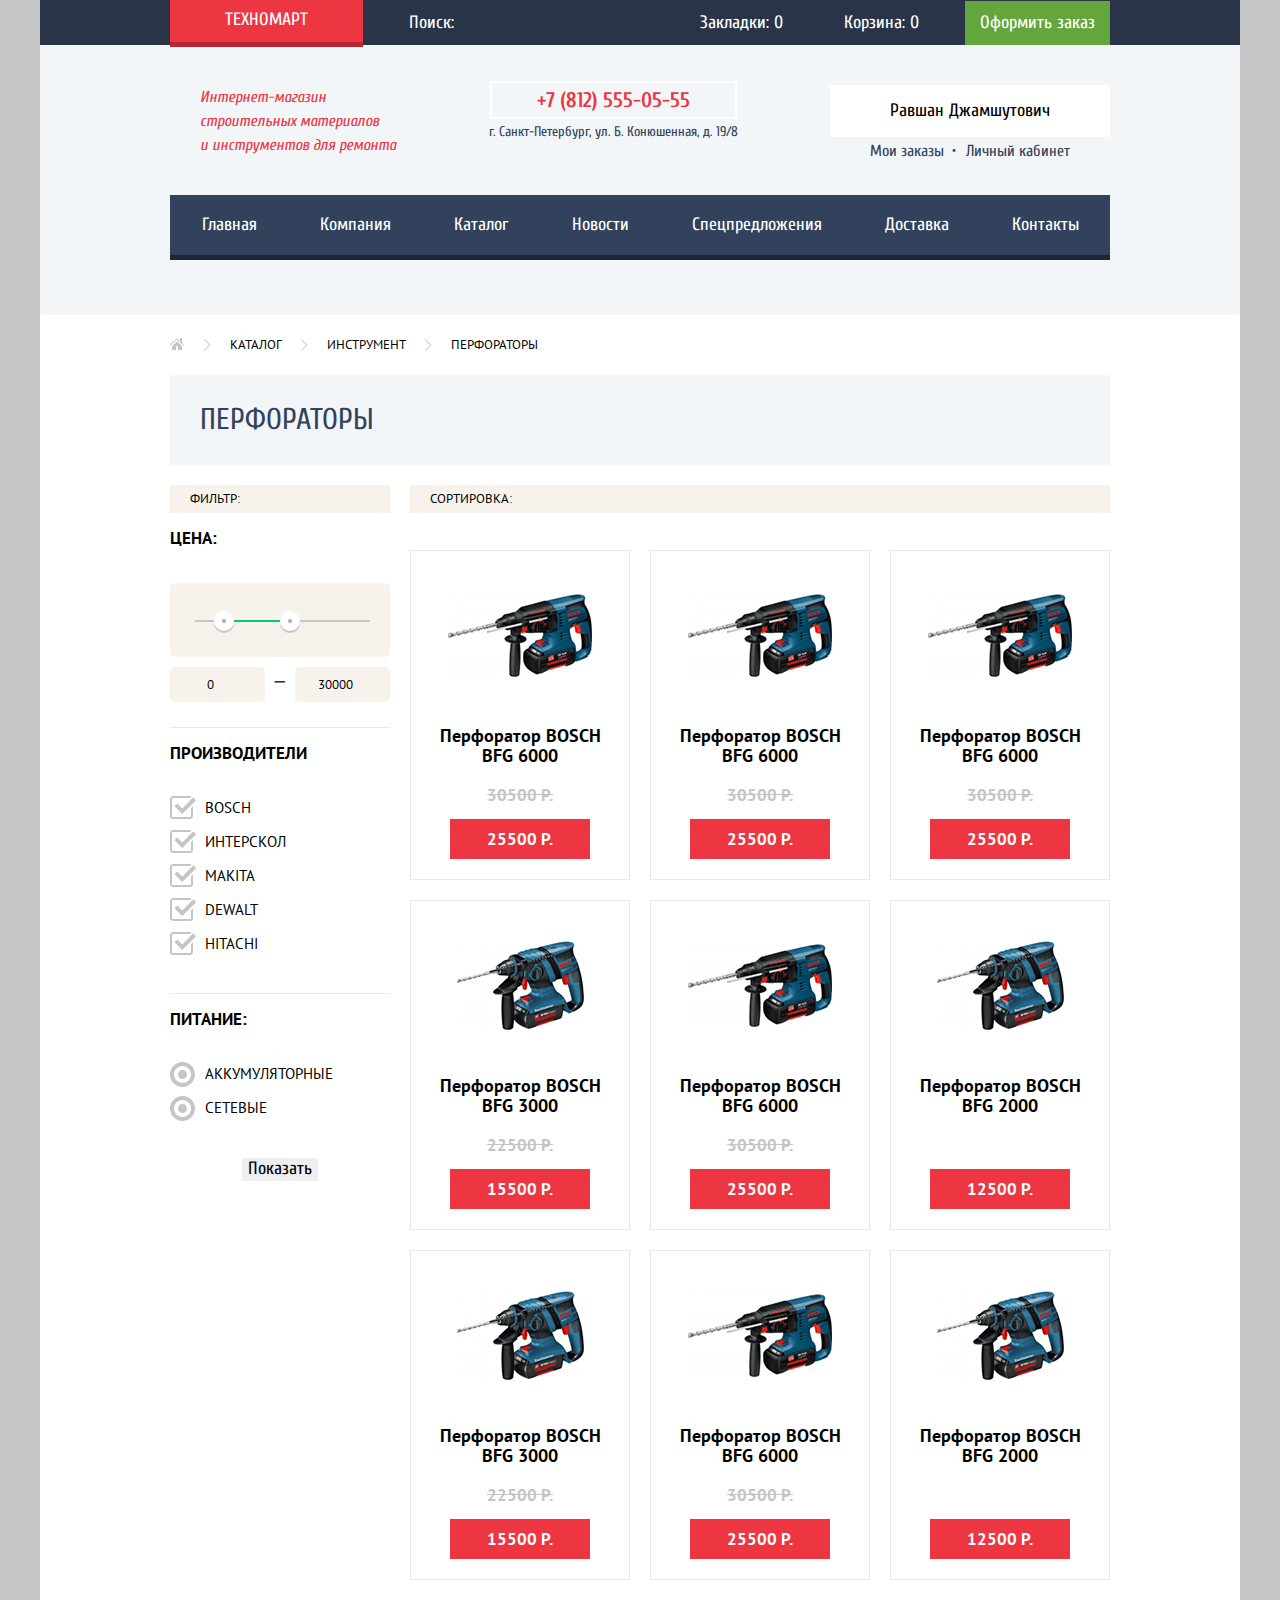
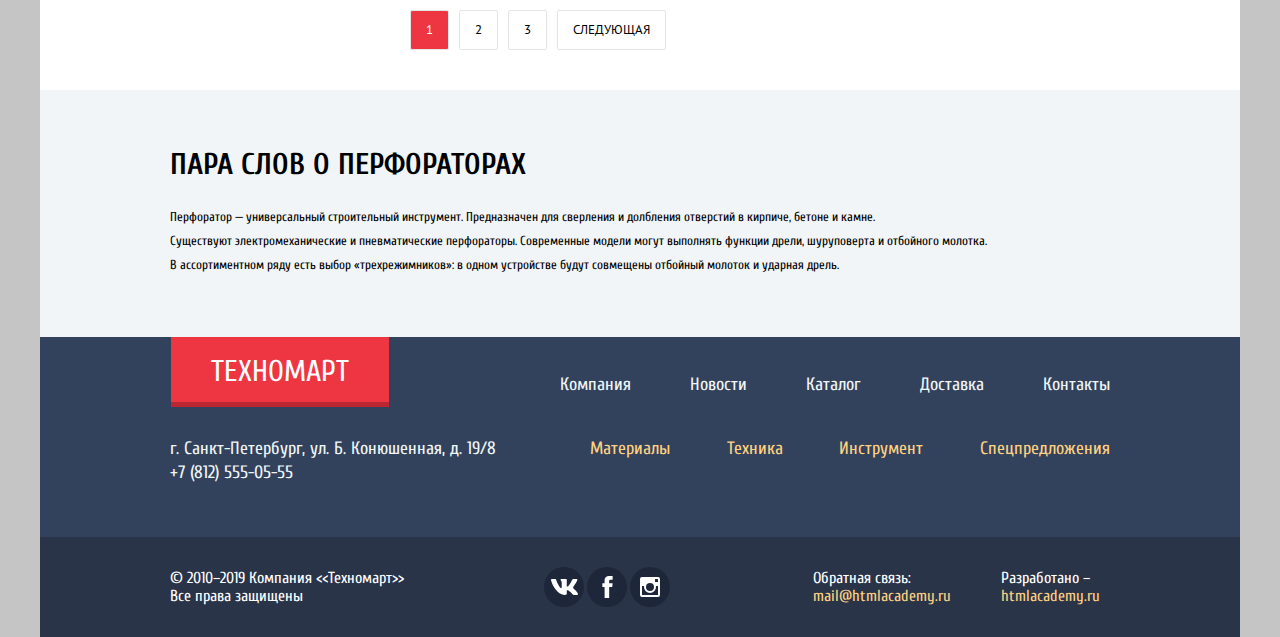
==== commit 41a75e0d: "отредактировал form catalog" ====
--- a/catalog.html
+++ b/catalog.html
@@ -100,24 +100,24 @@
             <fieldset class="filter_producers">
               <legend>Производители</legend>
               <ul class="filter_producers_list">
-                <li>
-                  <input class="input_producers input_producers_checked" type="checkbox" name="BOSCH" id="filter_BOSCH">
+                <li class="filter_option filter_checkbox">
+                  <input class="visually_hidden filter_input_producers filter_input_producers_checkbox" type="checkbox" name="BOSCH" id="filter_BOSCH">
                   <label for="filter_BOSCH">BOSCH</label>
                 </li>
-                <li>
-                  <input type="checkbox" name="INTERSCOL" id="filter_INTERSCOL">
+                <li class="filter_option filter_checkbox">
+                  <input class="visually_hidden filter_input_producers filter_input_producers_checkbox" type="checkbox" name="INTERSCOL" id="filter_INTERSCOL">
                   <label for="filter_INTERSCOL">ИНТЕРСКОЛ</label>
                 </li>
-                <li>
-                  <input type="checkbox" name="MAKITA" id="filter_MAKITA">
+                <li class="filter_option filter_checkbox">
+                  <input class="visually_hidden filter_input_producers filter_input_producers_checkbox" type="checkbox" name="MAKITA" id="filter_MAKITA">
                   <label for="filter_MAKITA">MAKITA</label>
                 </li>
-                <li>
-                  <input type="checkbox" name="DEWALT" id="filter_DEWALT">
+                <li class="filter_option filter_checkbox">
+                  <input class="visually_hidden filter_input_producers filter_input_producers_checkbox" type="checkbox" name="DEWALT" id="filter_DEWALT">
                   <label for="filter_DEWALT">DEWALT</label>
                 </li>
-                <li>
-                  <input type="checkbox" name="HITACHI" id="filter_HITACHI">
+                <li class="filter_option filter_checkbox">
+                  <input class="visually_hidden filter_input_producers filter_input_producers_checkbox" type="checkbox" name="HITACHI" id="filter_HITACHI">
                   <label for="filter_HITACHI">HITACHI</label>
                 </li>
               </ul>
@@ -126,12 +126,12 @@
             <fieldset class="filter_power">
               <legend>Питание:</legend>
               <ul class="filter_power_list">
-                <li>
-                  <input type="checkbox" name="rechargeable" id="filter_rechargeable">
+                <li class="filter_option filter_radio">
+                  <input class="visually_hidden filter_input_producers filter_input_producers_radio" type="checkbox" name="rechargeable" id="filter_rechargeable">
                   <label for="filter_rechargeable">Аккумуляторные</label>
                 </li>
-                <li>
-                  <input type="checkbox" name="electrical_network" id="filter_electrical_network">
+                <li class="filter_option filter_radio">
+                  <input class="visually_hidden filter_input_producers filter_input_producers_radio" type="checkbox" name="electrical_network" id="filter_electrical_network">
                   <label for="filter_electrical_network">Сетевые</label>
                 </li>
               </ul>
--- a/css/style.css
+++ b/css/style.css
@@ -946,7 +946,6 @@
 
 .breadcrumbs li:first-of-type {
   margin-left: 60px;
-
 }
 
 .breadcrumbs li:first-of-type:before {
@@ -966,10 +965,16 @@
 .filter_price,
 .filter_producers,
 .filter_power {
-  padding: 0;
+  padding: 20px 0 25px 0;
   margin: 0;
   border: none;
 }
+
+.filter_price,
+.filter_producers {
+  border-bottom: 1px solid var(--grey-border);
+}
+
 
 .filter_price legend:nth-of-type(1),
 .filter_producers legend:nth-of-type(1),
@@ -1055,13 +1060,70 @@
   line-height: 18px;
 }
 
-.input_producers {
-  width: 30px;
-  height: 30px;
-  background-image: url("data:image/svg+xml,%3Csvg width='23' height='23' viewBox='0 0 23 23' fill='none' xmlns='http://www.w3.org/2000/svg'%3E%3Cpath fill-rule='evenodd' clip-rule='evenodd' d='M3 0H20C21.65 0 23 1.35 23 3V20C23 21.65 21.65 23 20 23H3C1.35 23 0 21.65 0 20V3C0 1.35 1.35 0 3 0ZM21 3C21 2.458 20.542 2 20 2H3C2.458 2 2 2.458 2 3V20C2 20.542 2.458 21 3 21H20C20.542 21 21 20.542 21 20V3Z' fill='%23C5C5C5'/%3E%3C/svg%3E%0A");
-  /* background-repeat: no-repeat;
-  background-size: contain;
-  background-position: center; */
+.filter_option {
+  padding-left: 35px;
+  padding-bottom: 15px;
+}
+
+.filter_option label {
+  position: relative;
+  display: block;
+  cursor: pointer;
+  user-select: none;
+}
+
+.filter_input_producers_checkbox + label::before {
+  content: "";
+  position: absolute;
+  top: -2px;
+  left: -35px;
+  width: 23px;
+  height: 23px;
+  background-image: url(../img/checkbox-off.svg);
+  background-position: center;
+  background-size: contain;
+  background-repeat: no-repeat;
+}
+
+.filter_input_producers_checkbox + label::after {
+  content: "";
+  position: absolute;
+  top: -2px;
+  left: -35px;
+  width: 27px;
+  height: 23px;
+  background-color: var(--white);
+  background-image: url(../img/checkbox-on.svg);
+  background-position: center;
+  background-size: contain;
+  background-repeat: no-repeat;
+}
+
+.filter_input_producers_radio + label::before {
+  content: "";
+  position: absolute;
+  top: -2px;
+  left: -35px;
+  width: 25px;
+  height: 25px;
+  background-image: url(../img/radio-off.svg);
+  background-position: center;
+  background-size: contain;
+  background-repeat: no-repeat;
+}
+
+.filter_input_producers_radio + label::after {
+  content: "";
+  position: absolute;
+  top: -2px;
+  left: -35px;
+  width: 25px;
+  height: 25px;
+  background-color: var(--white);
+  background-image: url(../img/radio-on.svg);
+  background-position: center;
+  background-size: contain;
+  background-repeat: no-repeat;
 }
 
 /*---------------pagination---------------------------*/
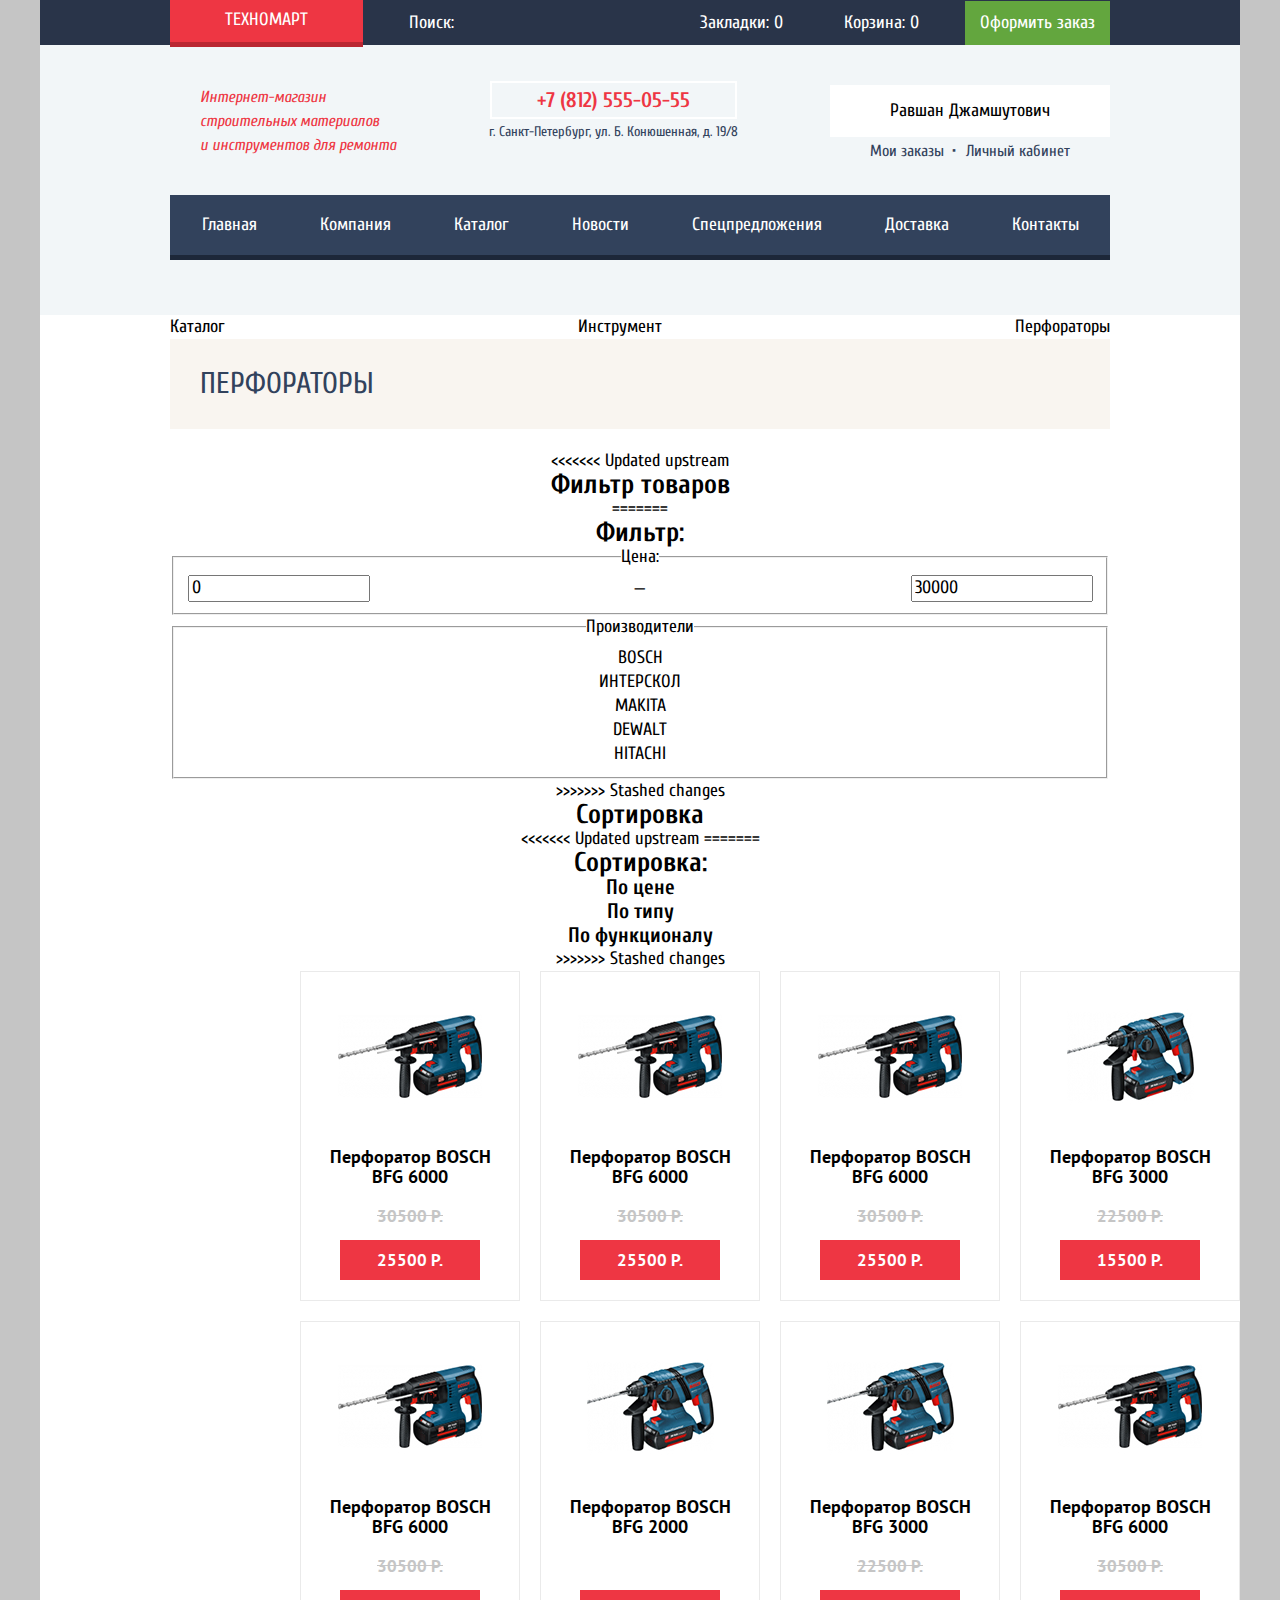
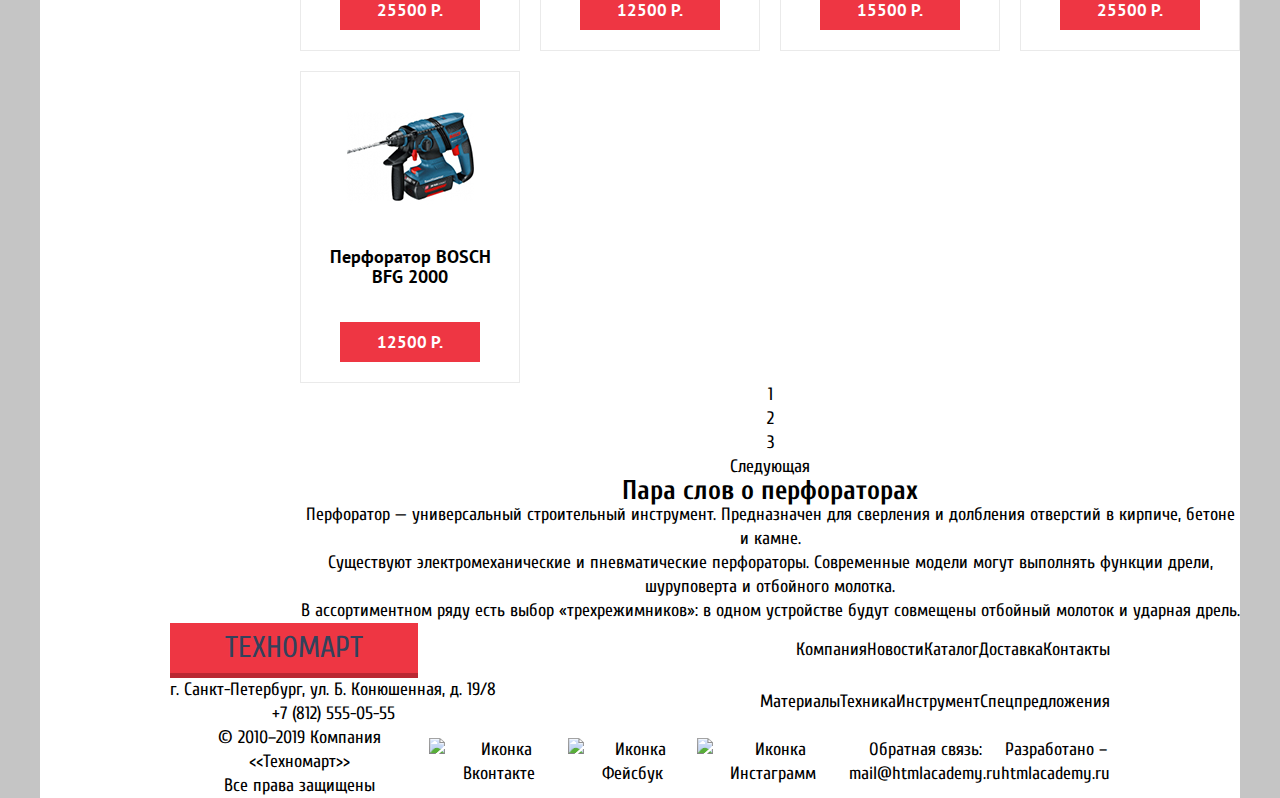
==== commit d2fc5ecc: "one grid catalog" ====
--- a/catalog.html
+++ b/catalog.html
@@ -53,21 +53,27 @@
 		<main class="main_container">
 			<h1 class="visually_hidden">Каталог</h1>
       <div class="center">
-        <ul class="breadcrumbs">
-          <li><a href="">Каталог</a></li>
-          <li><a href="">Инструмент</a></li>
-          <li class="breadcrumbs_current">Перфораторы</li>
+        <ul class="bread_crumbs_list flex_block">
+          <li class="bread_crumbs"><a href="">Каталог</a></li>
+          <li class="bread_crumbs"><a href="">Инструмент</a></li>
+          <li class="bread_crumbs">Перфораторы</li>
         </ul>
       </div>
 
-      <div class="section_title_line breadcrumbs_last_title center">
+      <div class="section_title_line center">
         <p class="section_title_line_text">Перфораторы</p>
       </div>
 
+<<<<<<< Updated upstream
+			<div>
+				<h2>Фильтр товаров</h2>
+				<!-- Здесь будет форма фильтра -->
+			</div>
+=======
 			<div class="center catalog_block">
         <div class="filter_product">
           <h2>Фильтр:</h2>
-          <form method="get">
+          <form class="form_catalog" method="get">
 
             <fieldset class="filter_price">
               <legend>Цена:</legend>
@@ -122,30 +128,29 @@
                 </li>
               </ul>
             </fieldset>
-
-            <fieldset class="filter_power">
-              <legend>Питание:</legend>
-              <ul class="filter_power_list">
-                <li class="filter_option filter_radio">
-                  <input class="visually_hidden filter_input_producers filter_input_producers_radio" type="checkbox" name="rechargeable" id="filter_rechargeable">
-                  <label for="filter_rechargeable">Аккумуляторные</label>
-                </li>
-                <li class="filter_option filter_radio">
-                  <input class="visually_hidden filter_input_producers filter_input_producers_radio" type="checkbox" name="electrical_network" id="filter_electrical_network">
-                  <label for="filter_electrical_network">Сетевые</label>
-                </li>
-              </ul>
-            </fieldset>
-            <button type="button">Показать</button>
-          </form>
-        </div>
-
-        <div class="product_sort">
-          <h2>Сортировка:</h2>
-          <!-- Здесь будет форма сортировки -->
-        </div>
-
-				<ul class="catalog_list">
+>>>>>>> Stashed changes
+
+			<div>
+				<h2>Сортировка</h2>
+				<!-- Здесь будет форма сортировки -->
+			</div>
+
+<<<<<<< Updated upstream
+=======
+        <!-- <div class="sort_wrapper"> -->
+          <div class="product_sort">
+            <h2>Сортировка:</h2>
+            <h3>По цене</h3>
+            <h3>По типу</h3>
+            <h3>По функционалу</h3>
+            <div class="sort_up"></div>
+            <div class="sort_down"></div>
+          </div>
+        <!-- </div> -->
+>>>>>>> Stashed changes
+
+			<div class="center">
+				<ul class="products_list">
           <li class="product_item">
             <a class="product_image" href="">
               <img src="img/perforator BOSCH BFG 6000.jpg" width="144" height="128" alt="Перфоратор BOSCH BFG 6000">
@@ -220,17 +225,17 @@
           </li>
         </ul>
 
-				<ul class="pagination_list">
-					<li class="pagination_item pagination_item_current">
+				<ul>
+					<li class="catalog_page">
 						<a>1</a>
 					</li>
-					<li class="pagination_item">
+					<li class="catalog_page">
 						<a href="">2</a>
 					</li>
-					<li class="pagination_item">
+					<li class="catalog_page">
 						<a href="">3</a>
 					</li>
-					<li class="pagination_item">
+					<li class="catalog_page">
 						<a href="">Следующая</a>
 					</li>
 				</ul>
@@ -280,22 +285,13 @@
           <div class="footer_social">
             <ul class="social_list flex_block">
               <li class="social_item">
-                <span class="visually_hidden">Вконтакте</span>
-                <a class="social_button" href="#">
-                  <svg width="27" height="16" viewBox="0 0 128 76"><path d="M125,5.15c.89-3,0-5.15-4.23-5.15h-14a6,6,0,0,0-6.09,4S93.59,21.31,83.5,32.59c-3.26,3.26-4.74,4.3-6.52,4.3-.89,0-2.18-1-2.18-4V5.15c0-3.56-1-5.15-4-5.15h-22a3.37,3.37,0,0,0-3.56,3.22c0,3.37,5,4.15,5.56,13.64V37.48c0,4.52-.82,5.34-2.6,5.34-4.74,0-16.29-17.43-23.13-37.38C23.72,1.57,22.38,0,18.8,0H4.8C.8,0,0,1.88,0,4c0,3.71,4.75,22.1,22.1,46.42C33.67,67,50,76,64.8,76c8.9,0,10-2,10-5.45V58c0-4,.84-4.8,3.66-4.8,2.08,0,5.64,1,13.94,9C101.9,71.74,103.46,76,108.8,76h14c4,0,6-2,4.85-6s-5.8-9.64-11.81-16.4c-3.27-3.86-8.16-8-9.64-10.09-2.08-2.67-1.49-3.86,0-6.23,0,0,17-24,18.83-32.18Z" fill="#fff"/></svg>
-                </a>
+                <img src="https://via.placeholder.com/26x15" alt="Иконка Вконтакте">
               </li>
               <li class="social_item">
-                <span class="visually_hidden">Фейсбук</span>
-                <a class="social_button" href="#">
-                  <svg width="19" height="22" viewBox="0 0 10.15 21.74"><path d="M3.34 1.12A4.77 4.77 0 0 1 6.53 0h3.61v3.81H7.81a1.07 1.07 0 0 0-1.09.83v2.55h3.42c-.08 1.23-.24 2.45-.41 3.67h-3v10.87H2.21V10.86H0V7.21h2.19V3.66a3.83 3.83 0 0 1 1.15-2.54z" fill="#fff"/></svg>
-                </a>
+                <img src="https://via.placeholder.com/26x15" alt="Иконка Фейсбук">
               </li>
               <li class="social_item">
-                <span class="visually_hidden">Инстаграм</span>
-                <a class="social_button" href="#">
-                  <svg width="20" height="20" viewBox="0 0 20 20"><path d="M18 0H2a2 2 0 0 0-2 2v16a2 2 0 0 0 2 2h16a2 2 0 0 0 2-2V2a2 2 0 0 0-2-2zm-8 6a4 4 0 1 1-4 4 4 4 0 0 1 4-4zM2.5 18a.47.47 0 0 1-.5-.5V9h2.1a3.4 3.4 0 0 0-.1 1 6 6 0 1 0 12 0 3.4 3.4 0 0 0-.1-1H18v8.5a.47.47 0 0 1-.5.5zM18 4.5a.47.47 0 0 1-.5.5h-2a.47.47 0 0 1-.5-.5v-2a.47.47 0 0 1 .5-.5h2a.47.47 0 0 1 .5.5z" fill="#fff"/></svg>
-                </a>
+                <img src="https://via.placeholder.com/26x15" alt="Иконка Инстаграмм">
               </li>
             </ul>
           </div>
--- a/css/style.css
+++ b/css/style.css
@@ -1,5 +1,4 @@
 /*Variables*/
-
 :root {
   /*basic*/
   --black: #000000;
@@ -8,8 +7,6 @@
   --dark-blue: #32425C;
   --grey: #C5C5C5;
   --grey-border: #EAEAEA;
-  --grey-border2: #E5E5E5;
-  --grey-dark: #ababab;
   --grey-hover: rgba(197, 197, 197, 0.3);
   --grey-focus: rgba(197, 197, 197, 0.6);
   --dark-red: #BA2732;
@@ -18,14 +15,12 @@
   --dark-yellow: #FFC047;
   --middle-yellow: #ffbf47;
   --white-yellow: #FFD180;
-  --whiten-yellow: #F7F3EC;
   --turquoise: #3BBCE3;
   --white-purple: #DC91D8;
   --basic-dark-green: #63A63E;
   --hover-green: #5FBB2D;
   --focus-green: #518534;
   --white-green: #8ED78F;
-  --fresh-green: #00ca74;
   --blue: #F2F6F8;
   --dark-pink: #F7F3EC;
   --grey-pink:  #F9F5F0;
@@ -34,13 +29,14 @@
   --white-a03:  rgba(255, 255, 255, 0.3);
   --focus-white: rgba(255, 255, 255, 0.5);
 
+
+
   /*special*/
   --white-grey: #F4F4F4;
 }
 
 .page {
   width: 1200px;
-  height: 100%;
   margin: 0 auto;
   padding: 0px;
   background-color: var(--grey);
@@ -50,8 +46,6 @@
 .page_body {
   box-sizing: border-box;
   min-height: 100%;
-  display: grid;
-  grid-template-rows: min-content 1fr min-content;
   font-family: "Cuprum", Arial, sans-serif;
   font-size: 18px;
   line-height: 24px;
@@ -63,7 +57,7 @@
   text-align: center;
 }
 
-a {        /*теговые селекторы это плохо - надо будет убрать*/
+a {
   text-decoration: none;
   color: var(--black);
 }
@@ -316,6 +310,11 @@
 .promo_list :nth-child(5) {
   grid-column-start: 3;
   grid-column-end: 4;
+}
+
+.promo_list li:not(:last-child) {
+  padding-left: 20px;
+  padding-right: 30px;
 }
 
 .promo_item div:nth-of-type(1) {
@@ -399,151 +398,49 @@
 
 .materials {
   background-color: var(--middle-yellow);
-  padding-left: 20px;
-  padding-right: 30px;
 }
 
 .instruments {
   background-color: var(--turquoise);
-  padding-left: 20px;
-  padding-right: 30px;
 }
 .technics {
   background-color: var(--white-purple);
-  padding-left: 20px;
-  padding-right: 30px;
 }
 
 .discount {
   background-color: var(--white-green);
-  padding-left: 20px;
-  padding-right: 30px;
 }
 
 .delivery {
   background-color: var(--middle-yellow);
-  padding-left: 20px;
-  padding-right: 30px;
-}
-
-.slider {
-  position: relative;
+}
+
+.promo_list :nth-child(6) {
   width: 620px;
-  height: 260px;
+  height: 266px;
+  background-image: url(/img/man-big-perf.jpg);
   background-color: var(--black);
-  background-repeat: no-repeat;
-  background-position: center;
-}
-
-.slider_item {
-  width: 620px;
-  height: 260px;
-  display: flex;
-  flex-direction: column;
-  justify-content: space-around;
-  align-items: flex-start;
-}
-
-.slider_wrapper_1 {
-  background-image: url("../img/man-small-perf.jpg");
-}
-
-.slider_wrapper_2 {
-  background-image: url("../img/man-big-perf.jpg");
-}
-
-.slide_hidden {
-  display: none;
-}
-
-.slide_title {
+}
+
+.slaider_perforators_title {
   font-size: 36px;
   line-height: 36px;
   color: var(--white);
   text-transform: uppercase;
-  padding-left: 20px;
-  padding-top: 20px;
-}
-
-.slide_text {
+}
+
+.slaider_perforators_text {
   color: var(--white);
-  padding-left: 20px;
-  margin-top: 10px;
-  margin-bottom: auto;
-}
-
-.slide_button {
-  margin-left: 20px;
-  margin-bottom: 25px;
-}
-
-.slide_button:hover {
+}
+
+.button_open_catalog:hover {
   background-color: var(--red-darken);
 }
 
-.slide_button:focus {
+.button_open_catalog:focus {
   background-color: var(--dark-red);
 }
 
-.slider_controls_one {
-  position: absolute;
-  left: 48%;
-  bottom: 11%;
-  z-index: 20;
-}
-
-.slider_controls_one button {
-  padding: 0;
-  width: 10px;
-  height: 10px;
-  background-color: var(--white);
-  border: 1px solid var(--white);
-  border-radius: 50%;
-  cursor: pointer;
-}
-
-.slider_controls_one :first-child {
-  margin-right: 5px;
-}
-
-.slider_controls_one .current {
-  background-color: var(--red);
-}
-
-.slider_controls_two {
-  width: 100%;
-  position: absolute;
-  left: 0;
-  bottom: 40%;
-  z-index: 21;
-  display: flex;
-  justify-content: space-between;
-}
-
-.slider_controls_two button {
-  padding: 0;
-  width: 25px;
-  height: 40px;
-  background-color: transparent;
-  cursor: pointer;
-}
-
-.slider_controls_two :first-child {
-  background-image: url("data:image/svg+xml,%3Csvg width='23' height='41' viewBox='0 0 23 41' fill='none' xmlns='http://www.w3.org/2000/svg'%3E%3Cpath d='M20.83 0.965027L22.919 3.06403L5.13 20.947L22.977 38.886L20.887 40.985L0.951996 20.947L20.83 0.965027Z' fill='white'/%3E%3C/svg%3E");
-  background-repeat: no-repeat;
-  background-position: center;
-  background-size: contain;
-  margin-left: 20px;
-}
-
-.slider_controls_two :last-child {
-  background-image: url("data:image/svg+xml,%3Csvg width='23' height='41' viewBox='0 0 23 41' fill='none' xmlns='http://www.w3.org/2000/svg'%3E%3Cpath d='M20.83 0.965027L22.919 3.06403L5.13 20.947L22.977 38.886L20.887 40.985L0.951996 20.947L20.83 0.965027Z' fill='white'/%3E%3C/svg%3E");
-  background-repeat: no-repeat;
-  background-position: center;
-  background-size: contain;
-  transform: rotate(180deg);
-  margin-right: 20px;
-}
 
 /*-------main-section-popular_products-------*/
 .popular_products {
@@ -603,10 +500,6 @@
   display: flex;
   justify-content: center;
   align-items: center;
-}
-
-.product_item:hover {
-  box-shadow: 0 0 10px 5px var(--grey-border2) ;
 }
 
 .product_title {
@@ -678,9 +571,9 @@
 
 .services_common_block {
   display: grid;
-  grid-template-rows: 170px 280px;
-  grid-template-columns: 240px 620px;
-  gap: 0px 80px;
+  grid-template-rows: 240px 240px;
+  grid-template-columns: 305px 305px 305px;
+  gap: 0px 15px;
   padding-top: 65px;
 }
 
@@ -691,7 +584,7 @@
 }
 
 .services_block_one :first-child {
-  padding-bottom: 20px;
+  padding-bottom: 30px;
 }
 
 .template_one_title_text {
@@ -711,7 +604,6 @@
 }
 
 .services_block_two {
-  position: relative;
   padding-left: 0px;
   text-align: left;
 }
@@ -724,56 +616,14 @@
   line-height: 30px;
   text-align: left;
   padding-left: 20px;
-  background-color: var(--dark-blue);
-  color: var(--white);
-}
-
-.services_slider_button:hover:not(.services_button_current) {
-  background-color: var(--black-blue)
-}
-
-.services_button_current,
-.services_button_current:focus {
-  background-color: var(--white);
-  color: var(--dark-blue);
-}
-
-.services_block_two div {
-  position: absolute;
-  top: -18%;
-  left: 96%;
-  z-index: 10;
-  width: 10px;
-  height: 280px;
-  background-image: url(../img/vertical_line_shadow.png);
-  background-size: contain;
-  background-repeat: no-repeat;
-  background-position: center;
-
 }
 
 /*SVG background-image*/
-.services_wrapper_1 {
+.services_block_three {
   background-image: url("data:image/svg+xml,%3Csvg width='468' height='261' viewBox='0 0 468 261' fill='none' xmlns='http://www.w3.org/2000/svg' xmlns:xlink='http://www.w3.org/1999/xlink'%3E%3Crect width='468' height='261' fill='url(%23pattern0)'/%3E%3Cdefs%3E%3Cpattern id='pattern0' patternContentUnits='objectBoundingBox' width='1' height='1'%3E%3Cuse xlink:href='%23image0' transform='scale(0.00213675 0.00383142)'/%3E%3C/pattern%3E%3Cimage id='image0' width='468' height='261' xlink:href='[data-uri]'/%3E%3C/defs%3E%3C/svg%3E%0A");
   background-size: contain;
   background-repeat: no-repeat;
-  background-position: 100% 100%;
-}
-
-/*SVG background-image*/
-.services_wrapper_3 {
-  background-image: url("data:image/svg+xml,%3Csvg width='465' height='285' viewBox='0 0 465 285' fill='none' xmlns='http://www.w3.org/2000/svg' xmlns:xlink='http://www.w3.org/1999/xlink'%3E%3Crect width='465' height='285' fill='url(%23pattern0)'/%3E%3Cdefs%3E%3Cpattern id='pattern0' patternContentUnits='objectBoundingBox' width='1' height='1'%3E%3Cuse xlink:href='%23image0' transform='scale(0.00215054 0.00350877)'/%3E%3C/pattern%3E%3Cimage id='image0' width='465' height='285' xlink:href='[data-uri]'/%3E%3C/defs%3E%3C/svg%3E%0A");
-  background-size: contain;
-  background-repeat: no-repeat;
   background-position: right;
-}
-
-/*SVG background-image*/
-.services_wrapper_2 {
-  background-image: url("data:image/svg+xml,%3Csvg width='389' height='283' viewBox='0 0 389 283' fill='none' xmlns='http://www.w3.org/2000/svg' xmlns:xlink='http://www.w3.org/1999/xlink'%3E%3Crect width='389' height='283' fill='url(%23pattern0)'/%3E%3Cdefs%3E%3Cpattern id='pattern0' patternContentUnits='objectBoundingBox' width='1' height='1'%3E%3Cuse xlink:href='%23image0' transform='scale(0.00257069 0.00353357)'/%3E%3C/pattern%3E%3Cimage id='image0' width='389' height='283' xlink:href='[data-uri]'/%3E%3C/defs%3E%3C/svg%3E%0A");
-  background-size: contain;
-  background-position: right;
-  background-repeat: no-repeat;
 }
 
 .services_block_three {
@@ -787,13 +637,9 @@
   text-align: left;
 }
 
-.services_item :first-child {
+.services_block_three :first-child {
   color: var(--dark-blue);
   padding-bottom: 30px;
-}
-
-.services_slide_three :nth-child(2) {
-  padding-bottom: 25px;
 }
 
 /*-------main-section-contacts-------*/
@@ -816,29 +662,20 @@
 }
 
 .transport_company p:nth-of-type(2),
-.transport_company p:nth-of-type(3),
+ p:nth-of-type(3),
 .map p:nth-of-type(2) {
   padding-top: 30px;
   padding-bottom: 0px;
 }
 
-.transport_company div:nth-of-type(1),
-.transport_company div:nth-of-type(2) {
+.transport_company p:nth-of-type(4),
+ p:nth-of-type(5) {
+  padding-top: 0px;
   padding-bottom: 15px;
- }
-
-.transport_company div:nth-of-type(3) {
+}
+
+.transport_company p:nth-of-type(6) {
   padding-bottom: 25px;
-}
-
-.decorate_element {
-  width: 25px;
-  height: 2px;
-  margin-right: 10px;
-  background-image: url("data:image/svg+xml,%3Csvg width='25' height='2' viewBox='0 0 25 2' fill='none' xmlns='http://www.w3.org/2000/svg' xmlns:xlink='http://www.w3.org/1999/xlink'%3E%3Crect width='25' height='2' fill='url(%23pattern0)'/%3E%3Cmask id='mask0' mask-type='alpha' maskUnits='userSpaceOnUse' x='0' y='0' width='25' height='2'%3E%3Crect width='25' height='2' fill='url(%23pattern1)'/%3E%3C/mask%3E%3Cg mask='url(%23mask0)'%3E%3Crect width='25' height='2' fill='%23EE3643'/%3E%3C/g%3E%3Cdefs%3E%3Cpattern id='pattern0' patternContentUnits='objectBoundingBox' width='1' height='1'%3E%3Cuse xlink:href='%23image0' transform='scale(0.04 0.5)'/%3E%3C/pattern%3E%3Cpattern id='pattern1' patternContentUnits='objectBoundingBox' width='1' height='1'%3E%3Cuse xlink:href='%23image0' transform='scale(0.04 0.5)'/%3E%3C/pattern%3E%3Cimage id='image0' width='25' height='2' xlink:href='[data-uri]'/%3E%3C/defs%3E%3C/svg%3E%0A");
-  background-repeat: no-repeat;
-  background-position: center;
-  background-size: contain;
 }
 
 .transport_company button {
@@ -864,11 +701,14 @@
 
 /*-------catalog-main-section-bread_crumbs------*/
 
+<<<<<<< Updated upstream
+.bread_crumbs_list {
+=======
 .catalog_block {
   display: grid;
-  grid-template-columns: 220px 700px;
-  grid-template-rows: 35px 1030px 80px;
-  grid-gap: 30px 20px;
+  grid-template-columns: repeat(4, 220px);
+  grid-template-rows: 35px 320px 320px 320px 80px;
+  grid-gap: 20px 20px;
 }
 
 .filter_product {
@@ -878,8 +718,21 @@
   grid-column-end: 2;
 }
 
+/* .sort_wrapper {
+  background-color: var(--whiten-yellow);
+} */
+
+/* .product_sort {
+  display: flex;
+  flex-wrap: wrap;
+  justify-content: space-between;
+  align-items: center;
+} */
+
 .filter_product h2,
-.product_sort h2 {
+.product_sort h2,
+.product_sort h3,
+.form_catalog button {
   font-family: PT Sans;
   font-style: normal;
   font-weight: 400;
@@ -888,7 +741,7 @@
   text-transform: uppercase;
   color: var(--black);
   text-align: left;
-  padding: 5px 0 5px 20px;
+  padding: 10px 0 10px 20px;
   background-color: var(--whiten-yellow);
 }
 
@@ -899,30 +752,40 @@
   grid-column-end: -1;
 }
 
+.product_sort h2,
+.product_sort h3 {
+  display: inline;
+}
+
+
 .catalog_list {
+
+  grid-row-start: 2;
+  grid-row-end: 4;
+  grid-column-start: 2;
+  grid-column-end: -1;
   display: grid;
   grid-template-columns: repeat(3, 220px);
   grid-template-rows: 330px 330px 330px;
   grid-gap: 20px;
 }
 
-.catalog_page_list {
-  grid-row-start: 3;
-  grid-row-end: 4;
+/* .pagination_list {
+  grid-row-start: 5;
+  grid-row-end: -1;
   grid-column-start: 2;
   grid-column-end: -1;
-}
+} */
 
 .breadcrumbs {
   display: flex;
+>>>>>>> Stashed changes
   height: 60px;
   flex-direction: row;
-  justify-content: flex-start;
-  align-items: center;
-
-}
-
-.breadcrumbs li {
+  justify-content: left;
+}
+
+.bread_crumbs {
   font-family: PT Sans;
   font-style: normal;
   font-weight: normal;
@@ -930,38 +793,15 @@
   line-height: 18px;
   text-transform: uppercase;
   color: var(--black);
-  position: relative;
-  margin-left: 45px;
-}
-
-.breadcrumbs li::after {
-  content: url(../img/icon-right-small.svg);
-  position: absolute;
-  width: 13px;
-  height: 13px;
-  top: 2px;
-  left: -30px;
-  background-color: transparent;
-}
-
-.breadcrumbs li:first-of-type {
-  margin-left: 60px;
-}
-
-.breadcrumbs li:first-of-type:before {
-  content: url(../img/icon-home.svg);
-  position: absolute;
-  width: 13px;
-  height: 13px;
-  top: 1px;
-  left: -60px;
-  background-color: transparent;
-}
-
-.breadcrumbs_last_title {/*не нравится название класса -  переделать*/
+}
+
+.section_title_line {
   background-color: var(--blue);
 }
 
+<<<<<<< Updated upstream
+.catalog_page {
+=======
 .filter_price,
 .filter_producers,
 .filter_power {
@@ -987,7 +827,7 @@
   text-transform: uppercase;
   color: var(--black);
   text-align: left;
-  padding: 10px 0 10px 0;
+  padding: 10px 0 0 0;
 }
 
 .filter_producers_list,
@@ -1062,7 +902,16 @@
 
 .filter_option {
   padding-left: 35px;
+}
+
+.filter_option:not(:last-of-type) {
   padding-bottom: 15px;
+}
+
+.form_catalog button {
+  background-color: var(--white);
+  border: 1px solid var(--grey-border2);
+  padding: 10px 77px;
 }
 
 .filter_option label {
@@ -1129,41 +978,24 @@
 /*---------------pagination---------------------------*/
 
 .pagination_list {
+  grid-row-start: 5;
+  grid-row-end: -1;
+  grid-column-start: 2;
+  grid-column-end: -1;
   display: flex;
   flex-wrap: wrap;
   margin: 0;
   padding: 0;
   list-style: none;
+>>>>>>> Stashed changes
   font-family: PT Sans;
   font-style: normal;
   font-weight: normal;
   font-size: 13px;
   line-height: 18px;
+  color: var(--black);
   text-transform: uppercase;
 }
-
-.pagination_item a {
-  display: block;
-  padding: 10px 15px;
-  border: 1px solid var(--grey-border2);
-  border-radius: 2px;
-  margin-right: 10px;
-}
-
-.pagination_item_current a {
-  color: var(--white);
-  background-color: var(--red);
-}
-
-.pagination_item a:hover {
-  border: 1px solid var(--grey);
-}
-
-.pagination_item a:focus {
-  border: 1px solid var(--red);
-}
-
-/*------------------catalog_article-----------------*/
 
 .catalog_article {
   background-color: var(--white-blue);
@@ -1188,7 +1020,7 @@
   line-height: 24px;
 }
 
-/*-------footer-top-------*/
+/*-------footer-section-footer-top-------*/
 .main_footer {
   background-color: var(--dark-blue);
 }
@@ -1260,8 +1092,6 @@
   float: left;
 }
 
-/*-----------------footer_bottom-----------------------*/
-
 .footer_bottom {
   background-color: var(--black-blue);
   height: 100px;
@@ -1272,30 +1102,6 @@
   height: 100px;
 }
 
-.social_item {
-  width: 40px;
-  height: 40px;
-  display: flex;
-  justify-content: center;
-  align-items: center;
-  background-color: var(--blacken-blue);
-  border: none;
-  border-radius: 50%;
-  margin-right: 3px;
-}
-
-.social_item:hover,
-.social_item:focus {
-  background-color: var(--red);
-}
-
-.social_button {
-  display: flex;
-  justify-content: center;
-  align-items: center;
-}
-
-
 .footer_copyright p,
 .footer_reference p {
   text-align: left;
@@ -1316,7 +1122,3 @@
 .footer_reference a:focus {
   color: var(--red);
 }
-
-
-
-/*--------------modal------------------*/
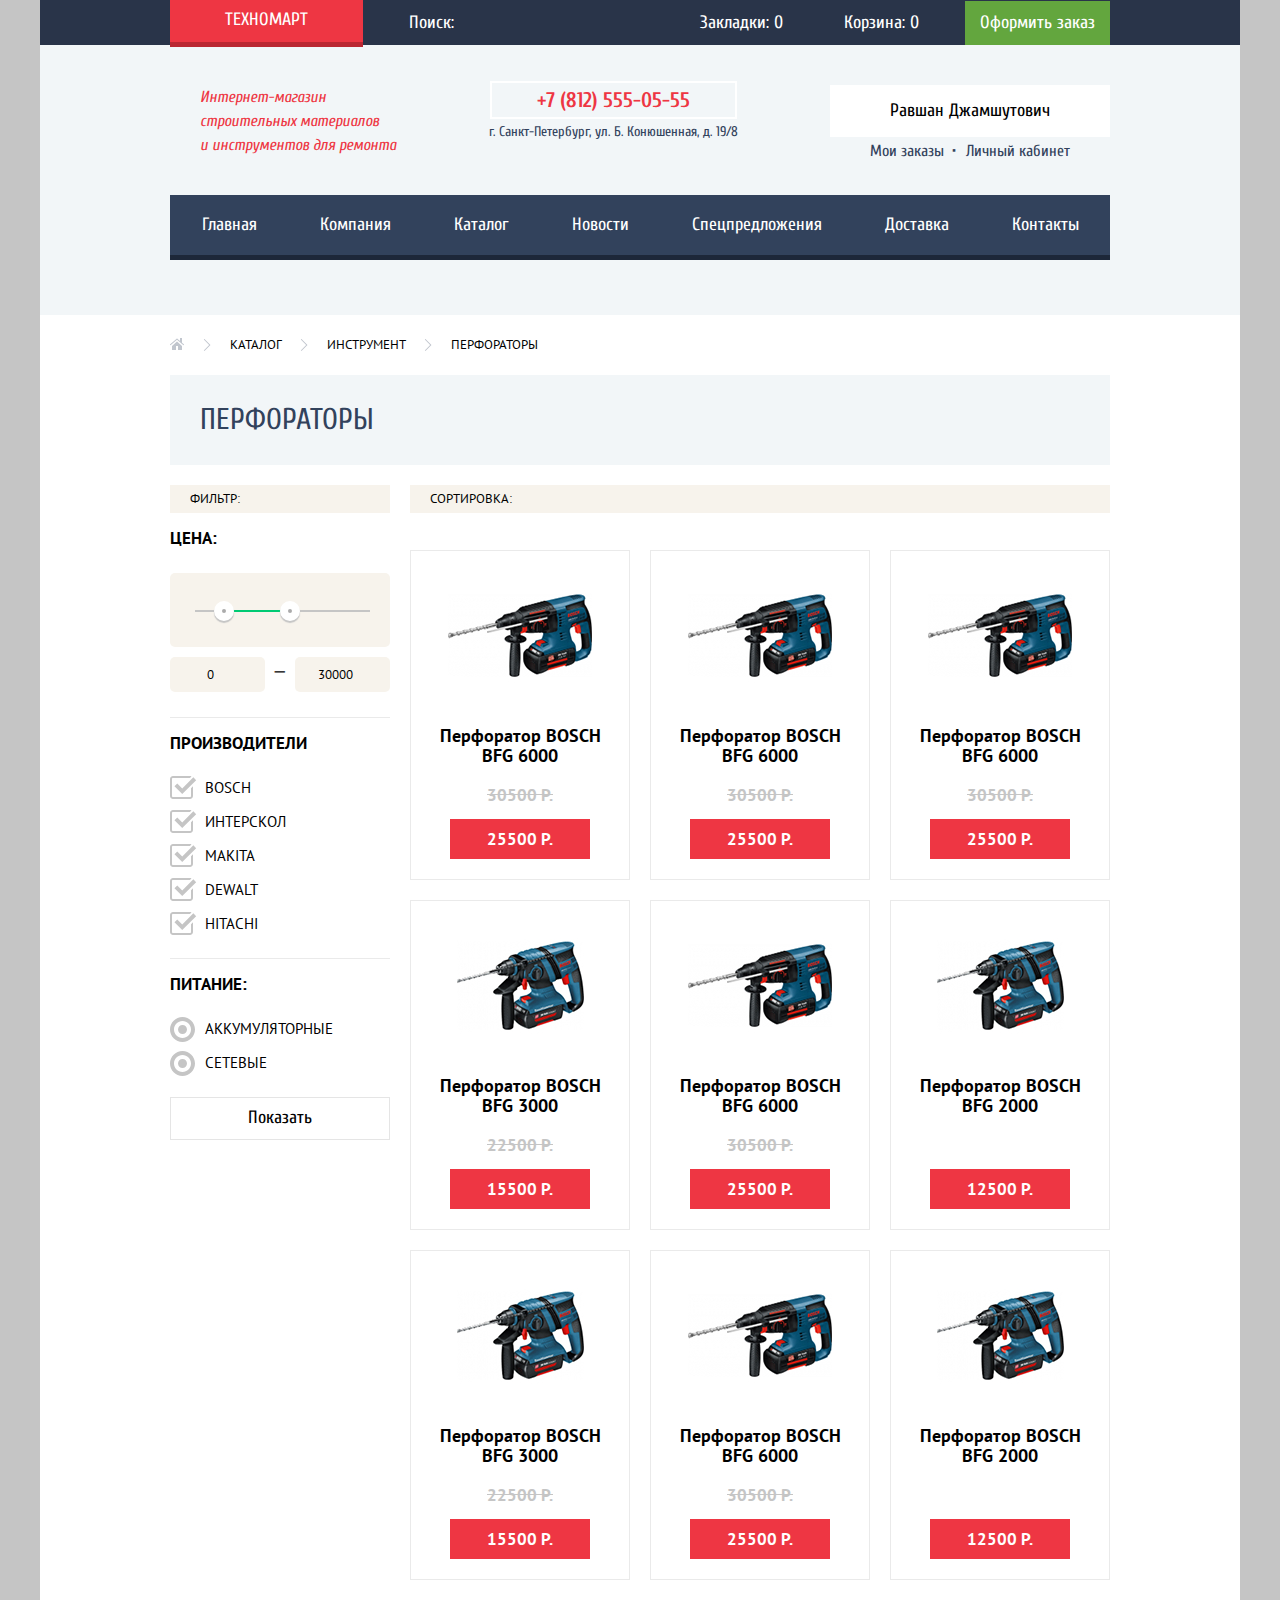
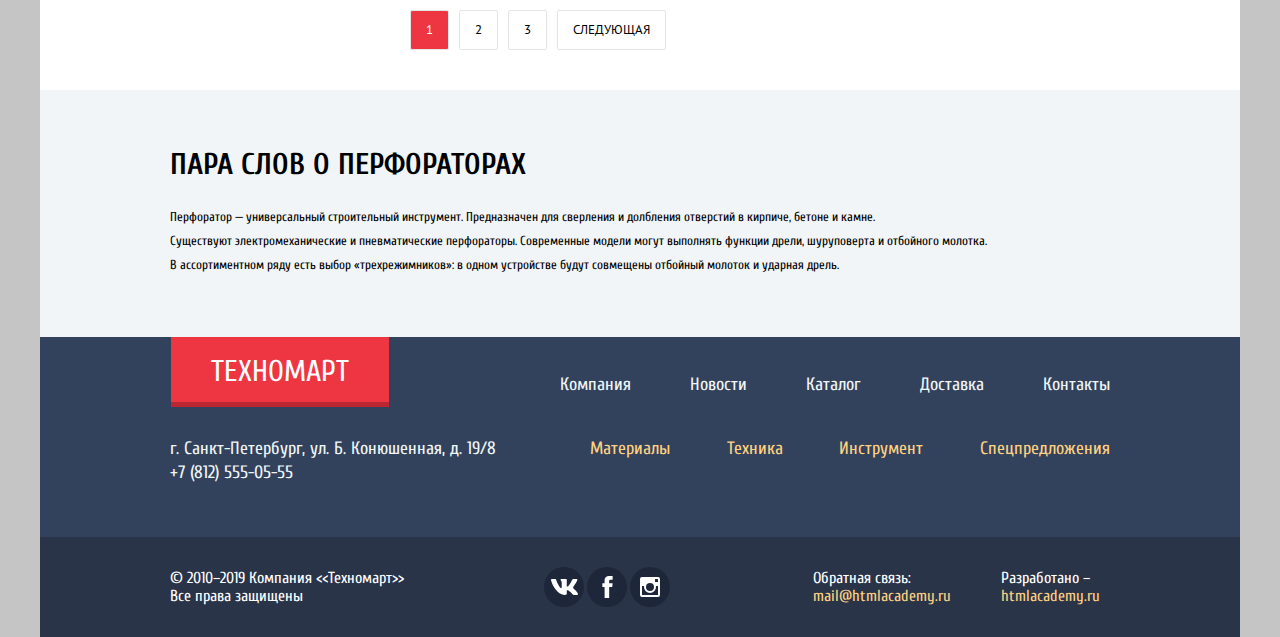
==== commit f657c9c4: "отредактировал form catalog" ====
--- a/catalog.html
+++ b/catalog.html
@@ -53,26 +53,21 @@
 		<main class="main_container">
 			<h1 class="visually_hidden">Каталог</h1>
       <div class="center">
-        <ul class="bread_crumbs_list flex_block">
-          <li class="bread_crumbs"><a href="">Каталог</a></li>
-          <li class="bread_crumbs"><a href="">Инструмент</a></li>
-          <li class="bread_crumbs">Перфораторы</li>
+        <ul class="breadcrumbs">
+          <li><a href="">Каталог</a></li>
+          <li><a href="">Инструмент</a></li>
+          <li class="breadcrumbs_current">Перфораторы</li>
         </ul>
       </div>
 
-      <div class="section_title_line center">
+      <div class="section_title_line breadcrumbs_last_title center">
         <p class="section_title_line_text">Перфораторы</p>
       </div>
 
-<<<<<<< Updated upstream
-			<div>
-				<h2>Фильтр товаров</h2>
-				<!-- Здесь будет форма фильтра -->
-			</div>
-=======
 			<div class="center catalog_block">
         <div class="filter_product">
-          <h2>Фильтр:</h2>
+          <h2 class="visually_hidden">Фильтр товаров</h2>
+          <p>Фильтр:</p>
           <form class="form_catalog" method="get">
 
             <fieldset class="filter_price">
@@ -128,29 +123,31 @@
                 </li>
               </ul>
             </fieldset>
->>>>>>> Stashed changes
-
-			<div>
-				<h2>Сортировка</h2>
-				<!-- Здесь будет форма сортировки -->
-			</div>
-
-<<<<<<< Updated upstream
-=======
-        <!-- <div class="sort_wrapper"> -->
-          <div class="product_sort">
-            <h2>Сортировка:</h2>
-            <h3>По цене</h3>
-            <h3>По типу</h3>
-            <h3>По функционалу</h3>
-            <div class="sort_up"></div>
-            <div class="sort_down"></div>
-          </div>
-        <!-- </div> -->
->>>>>>> Stashed changes
-
-			<div class="center">
-				<ul class="products_list">
+
+            <fieldset class="filter_power">
+              <legend>Питание:</legend>
+              <ul class="filter_power_list">
+                <li class="filter_option filter_radio">
+                  <input class="visually_hidden filter_input_producers filter_input_producers_radio" type="checkbox" name="rechargeable" id="filter_rechargeable">
+                  <label for="filter_rechargeable">Аккумуляторные</label>
+                </li>
+                <li class="filter_option filter_radio">
+                  <input class="visually_hidden filter_input_producers filter_input_producers_radio" type="checkbox" name="electrical_network" id="filter_electrical_network">
+                  <label for="filter_electrical_network">Сетевые</label>
+                </li>
+              </ul>
+            </fieldset>
+            <button type="button">Показать</button>
+          </form>
+        </div>
+
+        <div class="product_sort">
+          <h2 class="visually_hidden">Сортировка товаров</h2>
+          <!-- Здесь будет форма сортировки -->
+          <p>Сортировка:</p>
+        </div>
+
+				<ul class="catalog_list">
           <li class="product_item">
             <a class="product_image" href="">
               <img src="img/perforator BOSCH BFG 6000.jpg" width="144" height="128" alt="Перфоратор BOSCH BFG 6000">
@@ -225,17 +222,17 @@
           </li>
         </ul>
 
-				<ul>
-					<li class="catalog_page">
+				<ul class="pagination_list">
+					<li class="pagination_item pagination_item_current">
 						<a>1</a>
 					</li>
-					<li class="catalog_page">
+					<li class="pagination_item">
 						<a href="">2</a>
 					</li>
-					<li class="catalog_page">
+					<li class="pagination_item">
 						<a href="">3</a>
 					</li>
-					<li class="catalog_page">
+					<li class="pagination_item">
 						<a href="">Следующая</a>
 					</li>
 				</ul>
@@ -285,13 +282,22 @@
           <div class="footer_social">
             <ul class="social_list flex_block">
               <li class="social_item">
-                <img src="https://via.placeholder.com/26x15" alt="Иконка Вконтакте">
+                <span class="visually_hidden">Вконтакте</span>
+                <a class="social_button" href="#">
+                  <svg width="27" height="16" viewBox="0 0 128 76"><path d="M125,5.15c.89-3,0-5.15-4.23-5.15h-14a6,6,0,0,0-6.09,4S93.59,21.31,83.5,32.59c-3.26,3.26-4.74,4.3-6.52,4.3-.89,0-2.18-1-2.18-4V5.15c0-3.56-1-5.15-4-5.15h-22a3.37,3.37,0,0,0-3.56,3.22c0,3.37,5,4.15,5.56,13.64V37.48c0,4.52-.82,5.34-2.6,5.34-4.74,0-16.29-17.43-23.13-37.38C23.72,1.57,22.38,0,18.8,0H4.8C.8,0,0,1.88,0,4c0,3.71,4.75,22.1,22.1,46.42C33.67,67,50,76,64.8,76c8.9,0,10-2,10-5.45V58c0-4,.84-4.8,3.66-4.8,2.08,0,5.64,1,13.94,9C101.9,71.74,103.46,76,108.8,76h14c4,0,6-2,4.85-6s-5.8-9.64-11.81-16.4c-3.27-3.86-8.16-8-9.64-10.09-2.08-2.67-1.49-3.86,0-6.23,0,0,17-24,18.83-32.18Z" fill="#fff"/></svg>
+                </a>
               </li>
               <li class="social_item">
-                <img src="https://via.placeholder.com/26x15" alt="Иконка Фейсбук">
+                <span class="visually_hidden">Фейсбук</span>
+                <a class="social_button" href="#">
+                  <svg width="19" height="22" viewBox="0 0 10.15 21.74"><path d="M3.34 1.12A4.77 4.77 0 0 1 6.53 0h3.61v3.81H7.81a1.07 1.07 0 0 0-1.09.83v2.55h3.42c-.08 1.23-.24 2.45-.41 3.67h-3v10.87H2.21V10.86H0V7.21h2.19V3.66a3.83 3.83 0 0 1 1.15-2.54z" fill="#fff"/></svg>
+                </a>
               </li>
               <li class="social_item">
-                <img src="https://via.placeholder.com/26x15" alt="Иконка Инстаграмм">
+                <span class="visually_hidden">Инстаграм</span>
+                <a class="social_button" href="#">
+                  <svg width="20" height="20" viewBox="0 0 20 20"><path d="M18 0H2a2 2 0 0 0-2 2v16a2 2 0 0 0 2 2h16a2 2 0 0 0 2-2V2a2 2 0 0 0-2-2zm-8 6a4 4 0 1 1-4 4 4 4 0 0 1 4-4zM2.5 18a.47.47 0 0 1-.5-.5V9h2.1a3.4 3.4 0 0 0-.1 1 6 6 0 1 0 12 0 3.4 3.4 0 0 0-.1-1H18v8.5a.47.47 0 0 1-.5.5zM18 4.5a.47.47 0 0 1-.5.5h-2a.47.47 0 0 1-.5-.5v-2a.47.47 0 0 1 .5-.5h2a.47.47 0 0 1 .5.5z" fill="#fff"/></svg>
+                </a>
               </li>
             </ul>
           </div>
--- a/css/style.css
+++ b/css/style.css
@@ -1,4 +1,5 @@
 /*Variables*/
+
 :root {
   /*basic*/
   --black: #000000;
@@ -7,6 +8,8 @@
   --dark-blue: #32425C;
   --grey: #C5C5C5;
   --grey-border: #EAEAEA;
+  --grey-border2: #E5E5E5;
+  --grey-dark: #ababab;
   --grey-hover: rgba(197, 197, 197, 0.3);
   --grey-focus: rgba(197, 197, 197, 0.6);
   --dark-red: #BA2732;
@@ -15,12 +18,14 @@
   --dark-yellow: #FFC047;
   --middle-yellow: #ffbf47;
   --white-yellow: #FFD180;
+  --whiten-yellow: #F7F3EC;
   --turquoise: #3BBCE3;
   --white-purple: #DC91D8;
   --basic-dark-green: #63A63E;
   --hover-green: #5FBB2D;
   --focus-green: #518534;
   --white-green: #8ED78F;
+  --fresh-green: #00ca74;
   --blue: #F2F6F8;
   --dark-pink: #F7F3EC;
   --grey-pink:  #F9F5F0;
@@ -29,14 +34,13 @@
   --white-a03:  rgba(255, 255, 255, 0.3);
   --focus-white: rgba(255, 255, 255, 0.5);
 
-
-
   /*special*/
   --white-grey: #F4F4F4;
 }
 
 .page {
   width: 1200px;
+  height: 100%;
   margin: 0 auto;
   padding: 0px;
   background-color: var(--grey);
@@ -46,6 +50,8 @@
 .page_body {
   box-sizing: border-box;
   min-height: 100%;
+  display: grid;
+  grid-template-rows: min-content 1fr min-content;
   font-family: "Cuprum", Arial, sans-serif;
   font-size: 18px;
   line-height: 24px;
@@ -57,7 +63,7 @@
   text-align: center;
 }
 
-a {
+a {        /*теговые селекторы это плохо - надо будет убрать*/
   text-decoration: none;
   color: var(--black);
 }
@@ -310,11 +316,6 @@
 .promo_list :nth-child(5) {
   grid-column-start: 3;
   grid-column-end: 4;
-}
-
-.promo_list li:not(:last-child) {
-  padding-left: 20px;
-  padding-right: 30px;
 }
 
 .promo_item div:nth-of-type(1) {
@@ -398,49 +399,151 @@
 
 .materials {
   background-color: var(--middle-yellow);
+  padding-left: 20px;
+  padding-right: 30px;
 }
 
 .instruments {
   background-color: var(--turquoise);
+  padding-left: 20px;
+  padding-right: 30px;
 }
 .technics {
   background-color: var(--white-purple);
+  padding-left: 20px;
+  padding-right: 30px;
 }
 
 .discount {
   background-color: var(--white-green);
+  padding-left: 20px;
+  padding-right: 30px;
 }
 
 .delivery {
   background-color: var(--middle-yellow);
-}
-
-.promo_list :nth-child(6) {
+  padding-left: 20px;
+  padding-right: 30px;
+}
+
+.slider {
+  position: relative;
   width: 620px;
-  height: 266px;
-  background-image: url(/img/man-big-perf.jpg);
+  height: 260px;
   background-color: var(--black);
-}
-
-.slaider_perforators_title {
+  background-repeat: no-repeat;
+  background-position: center;
+}
+
+.slider_item {
+  width: 620px;
+  height: 260px;
+  display: flex;
+  flex-direction: column;
+  justify-content: space-around;
+  align-items: flex-start;
+}
+
+.slider_wrapper_1 {
+  background-image: url("../img/man-small-perf.jpg");
+}
+
+.slider_wrapper_2 {
+  background-image: url("../img/man-big-perf.jpg");
+}
+
+.slide_hidden {
+  display: none;
+}
+
+.slide_title {
   font-size: 36px;
   line-height: 36px;
   color: var(--white);
   text-transform: uppercase;
-}
-
-.slaider_perforators_text {
+  padding-left: 20px;
+  padding-top: 20px;
+}
+
+.slide_text {
   color: var(--white);
-}
-
-.button_open_catalog:hover {
+  padding-left: 20px;
+  margin-top: 10px;
+  margin-bottom: auto;
+}
+
+.slide_button {
+  margin-left: 20px;
+  margin-bottom: 25px;
+}
+
+.slide_button:hover {
   background-color: var(--red-darken);
 }
 
-.button_open_catalog:focus {
+.slide_button:focus {
   background-color: var(--dark-red);
 }
 
+.slider_controls_one {
+  position: absolute;
+  left: 48%;
+  bottom: 11%;
+  z-index: 20;
+}
+
+.slider_controls_one button {
+  padding: 0;
+  width: 10px;
+  height: 10px;
+  background-color: var(--white);
+  border: 1px solid var(--white);
+  border-radius: 50%;
+  cursor: pointer;
+}
+
+.slider_controls_one :first-child {
+  margin-right: 5px;
+}
+
+.slider_controls_one .current {
+  background-color: var(--red);
+}
+
+.slider_controls_two {
+  width: 100%;
+  position: absolute;
+  left: 0;
+  bottom: 40%;
+  z-index: 21;
+  display: flex;
+  justify-content: space-between;
+}
+
+.slider_controls_two button {
+  padding: 0;
+  width: 25px;
+  height: 40px;
+  background-color: transparent;
+  cursor: pointer;
+}
+
+.slider_controls_two :first-child {
+  background-image: url("data:image/svg+xml,%3Csvg width='23' height='41' viewBox='0 0 23 41' fill='none' xmlns='http://www.w3.org/2000/svg'%3E%3Cpath d='M20.83 0.965027L22.919 3.06403L5.13 20.947L22.977 38.886L20.887 40.985L0.951996 20.947L20.83 0.965027Z' fill='white'/%3E%3C/svg%3E");
+  background-repeat: no-repeat;
+  background-position: center;
+  background-size: contain;
+  margin-left: 20px;
+}
+
+.slider_controls_two :last-child {
+  background-image: url("data:image/svg+xml,%3Csvg width='23' height='41' viewBox='0 0 23 41' fill='none' xmlns='http://www.w3.org/2000/svg'%3E%3Cpath d='M20.83 0.965027L22.919 3.06403L5.13 20.947L22.977 38.886L20.887 40.985L0.951996 20.947L20.83 0.965027Z' fill='white'/%3E%3C/svg%3E");
+  background-repeat: no-repeat;
+  background-position: center;
+  background-size: contain;
+  transform: rotate(180deg);
+  margin-right: 20px;
+}
 
 /*-------main-section-popular_products-------*/
 .popular_products {
@@ -500,6 +603,10 @@
   display: flex;
   justify-content: center;
   align-items: center;
+}
+
+.product_item:hover {
+  box-shadow: 0 0 10px 5px var(--grey-border2) ;
 }
 
 .product_title {
@@ -571,9 +678,9 @@
 
 .services_common_block {
   display: grid;
-  grid-template-rows: 240px 240px;
-  grid-template-columns: 305px 305px 305px;
-  gap: 0px 15px;
+  grid-template-rows: 170px 280px;
+  grid-template-columns: 240px 620px;
+  gap: 0px 80px;
   padding-top: 65px;
 }
 
@@ -584,7 +691,7 @@
 }
 
 .services_block_one :first-child {
-  padding-bottom: 30px;
+  padding-bottom: 20px;
 }
 
 .template_one_title_text {
@@ -604,6 +711,7 @@
 }
 
 .services_block_two {
+  position: relative;
   padding-left: 0px;
   text-align: left;
 }
@@ -616,14 +724,56 @@
   line-height: 30px;
   text-align: left;
   padding-left: 20px;
+  background-color: var(--dark-blue);
+  color: var(--white);
+}
+
+.services_slider_button:hover:not(.services_button_current) {
+  background-color: var(--black-blue)
+}
+
+.services_button_current,
+.services_button_current:focus {
+  background-color: var(--white);
+  color: var(--dark-blue);
+}
+
+.services_block_two div {
+  position: absolute;
+  top: -18%;
+  left: 96%;
+  z-index: 10;
+  width: 10px;
+  height: 280px;
+  background-image: url(../img/vertical_line_shadow.png);
+  background-size: contain;
+  background-repeat: no-repeat;
+  background-position: center;
+
 }
 
 /*SVG background-image*/
-.services_block_three {
+.services_wrapper_1 {
   background-image: url("data:image/svg+xml,%3Csvg width='468' height='261' viewBox='0 0 468 261' fill='none' xmlns='http://www.w3.org/2000/svg' xmlns:xlink='http://www.w3.org/1999/xlink'%3E%3Crect width='468' height='261' fill='url(%23pattern0)'/%3E%3Cdefs%3E%3Cpattern id='pattern0' patternContentUnits='objectBoundingBox' width='1' height='1'%3E%3Cuse xlink:href='%23image0' transform='scale(0.00213675 0.00383142)'/%3E%3C/pattern%3E%3Cimage id='image0' width='468' height='261' xlink:href='[data-uri]'/%3E%3C/defs%3E%3C/svg%3E%0A");
   background-size: contain;
   background-repeat: no-repeat;
+  background-position: 100% 100%;
+}
+
+/*SVG background-image*/
+.services_wrapper_3 {
+  background-image: url("data:image/svg+xml,%3Csvg width='465' height='285' viewBox='0 0 465 285' fill='none' xmlns='http://www.w3.org/2000/svg' xmlns:xlink='http://www.w3.org/1999/xlink'%3E%3Crect width='465' height='285' fill='url(%23pattern0)'/%3E%3Cdefs%3E%3Cpattern id='pattern0' patternContentUnits='objectBoundingBox' width='1' height='1'%3E%3Cuse xlink:href='%23image0' transform='scale(0.00215054 0.00350877)'/%3E%3C/pattern%3E%3Cimage id='image0' width='465' height='285' xlink:href='[data-uri]'/%3E%3C/defs%3E%3C/svg%3E%0A");
+  background-size: contain;
+  background-repeat: no-repeat;
   background-position: right;
+}
+
+/*SVG background-image*/
+.services_wrapper_2 {
+  background-image: url("data:image/svg+xml,%3Csvg width='389' height='283' viewBox='0 0 389 283' fill='none' xmlns='http://www.w3.org/2000/svg' xmlns:xlink='http://www.w3.org/1999/xlink'%3E%3Crect width='389' height='283' fill='url(%23pattern0)'/%3E%3Cdefs%3E%3Cpattern id='pattern0' patternContentUnits='objectBoundingBox' width='1' height='1'%3E%3Cuse xlink:href='%23image0' transform='scale(0.00257069 0.00353357)'/%3E%3C/pattern%3E%3Cimage id='image0' width='389' height='283' xlink:href='[data-uri]'/%3E%3C/defs%3E%3C/svg%3E%0A");
+  background-size: contain;
+  background-position: right;
+  background-repeat: no-repeat;
 }
 
 .services_block_three {
@@ -637,9 +787,13 @@
   text-align: left;
 }
 
-.services_block_three :first-child {
+.services_item :first-child {
   color: var(--dark-blue);
   padding-bottom: 30px;
+}
+
+.services_slide_three :nth-child(2) {
+  padding-bottom: 25px;
 }
 
 /*-------main-section-contacts-------*/
@@ -662,20 +816,29 @@
 }
 
 .transport_company p:nth-of-type(2),
- p:nth-of-type(3),
+.transport_company p:nth-of-type(3),
 .map p:nth-of-type(2) {
   padding-top: 30px;
   padding-bottom: 0px;
 }
 
-.transport_company p:nth-of-type(4),
- p:nth-of-type(5) {
-  padding-top: 0px;
+.transport_company div:nth-of-type(1),
+.transport_company div:nth-of-type(2) {
   padding-bottom: 15px;
-}
-
-.transport_company p:nth-of-type(6) {
+ }
+
+.transport_company div:nth-of-type(3) {
   padding-bottom: 25px;
+}
+
+.decorate_element {
+  width: 25px;
+  height: 2px;
+  margin-right: 10px;
+  background-image: url("data:image/svg+xml,%3Csvg width='25' height='2' viewBox='0 0 25 2' fill='none' xmlns='http://www.w3.org/2000/svg' xmlns:xlink='http://www.w3.org/1999/xlink'%3E%3Crect width='25' height='2' fill='url(%23pattern0)'/%3E%3Cmask id='mask0' mask-type='alpha' maskUnits='userSpaceOnUse' x='0' y='0' width='25' height='2'%3E%3Crect width='25' height='2' fill='url(%23pattern1)'/%3E%3C/mask%3E%3Cg mask='url(%23mask0)'%3E%3Crect width='25' height='2' fill='%23EE3643'/%3E%3C/g%3E%3Cdefs%3E%3Cpattern id='pattern0' patternContentUnits='objectBoundingBox' width='1' height='1'%3E%3Cuse xlink:href='%23image0' transform='scale(0.04 0.5)'/%3E%3C/pattern%3E%3Cpattern id='pattern1' patternContentUnits='objectBoundingBox' width='1' height='1'%3E%3Cuse xlink:href='%23image0' transform='scale(0.04 0.5)'/%3E%3C/pattern%3E%3Cimage id='image0' width='25' height='2' xlink:href='[data-uri]'/%3E%3C/defs%3E%3C/svg%3E%0A");
+  background-repeat: no-repeat;
+  background-position: center;
+  background-size: contain;
 }
 
 .transport_company button {
@@ -699,16 +862,13 @@
   padding-right: 51px;
 }
 
-/*-------catalog-main-section-bread_crumbs------*/
-
-<<<<<<< Updated upstream
-.bread_crumbs_list {
-=======
+/*-------catalog-main-section------*/
+
 .catalog_block {
   display: grid;
-  grid-template-columns: repeat(4, 220px);
-  grid-template-rows: 35px 320px 320px 320px 80px;
-  grid-gap: 20px 20px;
+  grid-template-columns: 220px 700px;
+  grid-template-rows: 35px 1030px 80px;
+  grid-gap: 30px 20px;
 }
 
 .filter_product {
@@ -718,21 +878,8 @@
   grid-column-end: 2;
 }
 
-/* .sort_wrapper {
-  background-color: var(--whiten-yellow);
-} */
-
-/* .product_sort {
-  display: flex;
-  flex-wrap: wrap;
-  justify-content: space-between;
-  align-items: center;
-} */
-
-.filter_product h2,
-.product_sort h2,
-.product_sort h3,
-.form_catalog button {
+.filter_product p,
+.product_sort p {
   font-family: PT Sans;
   font-style: normal;
   font-weight: 400;
@@ -741,7 +888,7 @@
   text-transform: uppercase;
   color: var(--black);
   text-align: left;
-  padding: 10px 0 10px 20px;
+  padding: 5px 0 5px 20px;
   background-color: var(--whiten-yellow);
 }
 
@@ -752,40 +899,23 @@
   grid-column-end: -1;
 }
 
-.product_sort h2,
-.product_sort h3 {
-  display: inline;
-}
-
-
 .catalog_list {
-
-  grid-row-start: 2;
-  grid-row-end: 4;
-  grid-column-start: 2;
-  grid-column-end: -1;
   display: grid;
   grid-template-columns: repeat(3, 220px);
   grid-template-rows: 330px 330px 330px;
   grid-gap: 20px;
 }
 
-/* .pagination_list {
-  grid-row-start: 5;
-  grid-row-end: -1;
-  grid-column-start: 2;
-  grid-column-end: -1;
-} */
-
 .breadcrumbs {
   display: flex;
->>>>>>> Stashed changes
   height: 60px;
   flex-direction: row;
-  justify-content: left;
-}
-
-.bread_crumbs {
+  justify-content: flex-start;
+  align-items: center;
+
+}
+
+.breadcrumbs li {
   font-family: PT Sans;
   font-style: normal;
   font-weight: normal;
@@ -793,15 +923,38 @@
   line-height: 18px;
   text-transform: uppercase;
   color: var(--black);
-}
-
-.section_title_line {
+  position: relative;
+  margin-left: 45px;
+}
+
+.breadcrumbs li::after {
+  content: url(../img/icon-right-small.svg);
+  position: absolute;
+  width: 13px;
+  height: 13px;
+  top: 2px;
+  left: -30px;
+  background-color: transparent;
+}
+
+.breadcrumbs li:first-of-type {
+  margin-left: 60px;
+}
+
+.breadcrumbs li:first-of-type:before {
+  content: url(../img/icon-home.svg);
+  position: absolute;
+  width: 13px;
+  height: 13px;
+  top: 1px;
+  left: -60px;
+  background-color: transparent;
+}
+
+.breadcrumbs_last_title {/*не нравится название класса -  переделать*/
   background-color: var(--blue);
 }
 
-<<<<<<< Updated upstream
-.catalog_page {
-=======
 .filter_price,
 .filter_producers,
 .filter_power {
@@ -827,7 +980,7 @@
   text-transform: uppercase;
   color: var(--black);
   text-align: left;
-  padding: 10px 0 0 0;
+  padding-top: 10px;
 }
 
 .filter_producers_list,
@@ -978,8 +1131,8 @@
 /*---------------pagination---------------------------*/
 
 .pagination_list {
-  grid-row-start: 5;
-  grid-row-end: -1;
+  grid-row-start: 3;
+  grid-row-end: 4;
   grid-column-start: 2;
   grid-column-end: -1;
   display: flex;
@@ -987,15 +1140,36 @@
   margin: 0;
   padding: 0;
   list-style: none;
->>>>>>> Stashed changes
   font-family: PT Sans;
   font-style: normal;
   font-weight: normal;
   font-size: 13px;
   line-height: 18px;
-  color: var(--black);
   text-transform: uppercase;
 }
+
+.pagination_item a {
+  display: block;
+  padding: 10px 15px;
+  border: 1px solid var(--grey-border2);
+  border-radius: 2px;
+  margin-right: 10px;
+}
+
+.pagination_item_current a {
+  color: var(--white);
+  background-color: var(--red);
+}
+
+.pagination_item a:hover {
+  border: 1px solid var(--grey);
+}
+
+.pagination_item a:focus {
+  border: 1px solid var(--red);
+}
+
+/*------------------catalog_article-----------------*/
 
 .catalog_article {
   background-color: var(--white-blue);
@@ -1020,7 +1194,7 @@
   line-height: 24px;
 }
 
-/*-------footer-section-footer-top-------*/
+/*-------footer-top-------*/
 .main_footer {
   background-color: var(--dark-blue);
 }
@@ -1092,6 +1266,8 @@
   float: left;
 }
 
+/*-----------------footer_bottom-----------------------*/
+
 .footer_bottom {
   background-color: var(--black-blue);
   height: 100px;
@@ -1101,6 +1277,30 @@
   /* outline: 5px solid red; */
   height: 100px;
 }
+
+.social_item {
+  width: 40px;
+  height: 40px;
+  display: flex;
+  justify-content: center;
+  align-items: center;
+  background-color: var(--blacken-blue);
+  border: none;
+  border-radius: 50%;
+  margin-right: 3px;
+}
+
+.social_item:hover,
+.social_item:focus {
+  background-color: var(--red);
+}
+
+.social_button {
+  display: flex;
+  justify-content: center;
+  align-items: center;
+}
+
 
 .footer_copyright p,
 .footer_reference p {
@@ -1122,3 +1322,7 @@
 .footer_reference a:focus {
   color: var(--red);
 }
+
+
+
+/*--------------modal------------------*/
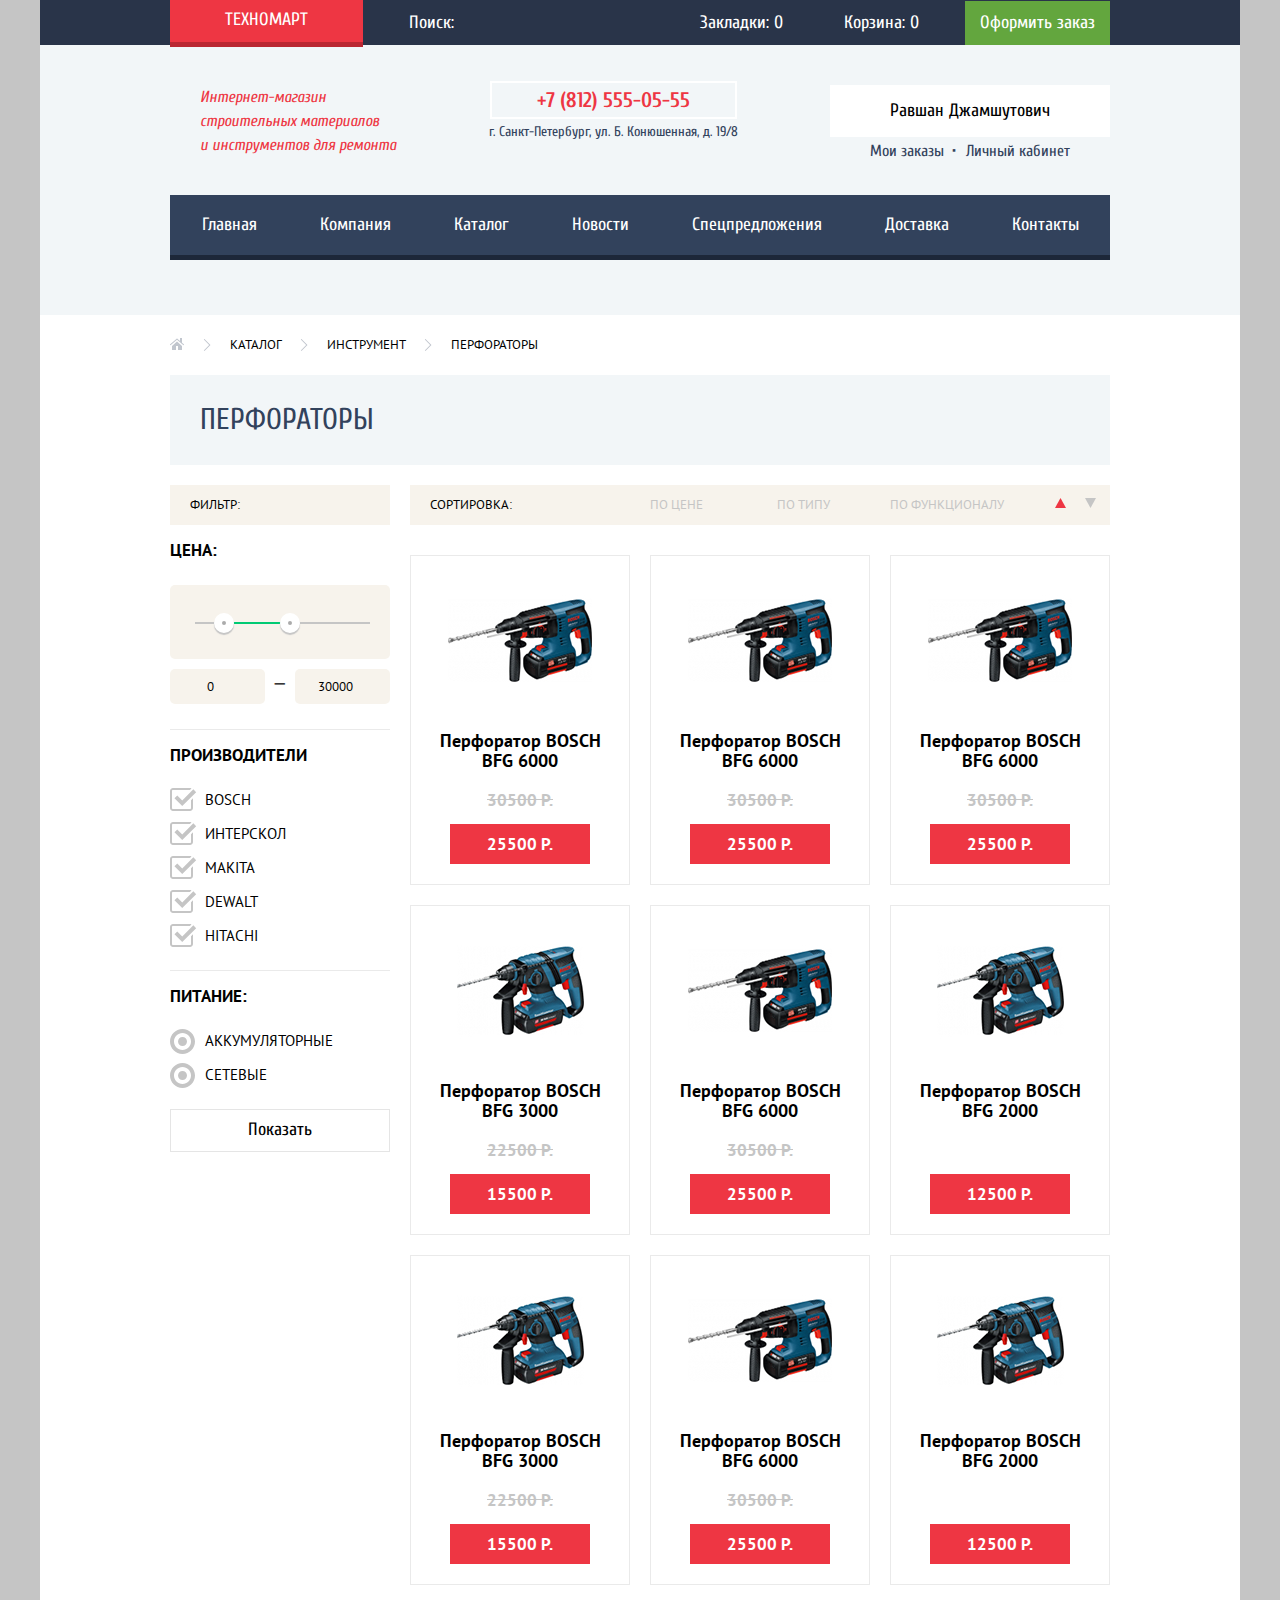
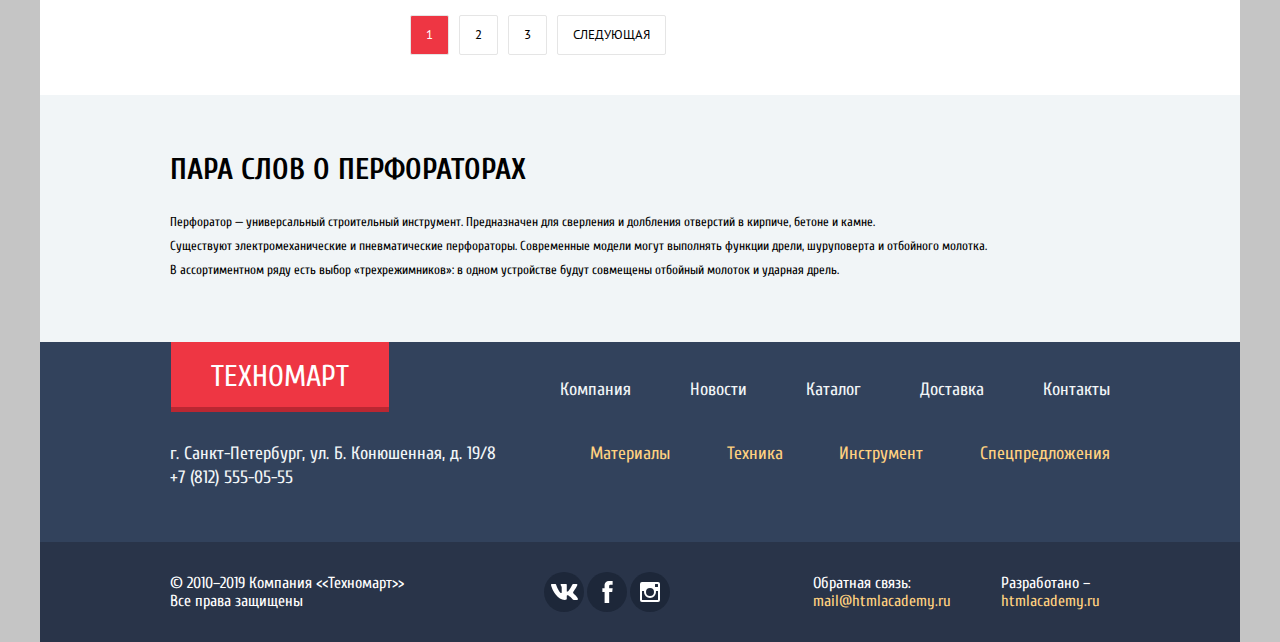
==== commit 67017747: "редакция сортировки catalog" ====
--- a/catalog.html
+++ b/catalog.html
@@ -67,7 +67,9 @@
 			<div class="center catalog_block">
         <div class="filter_product">
           <h2 class="visually_hidden">Фильтр товаров</h2>
-          <p>Фильтр:</p>
+          <div class="filter_product_block">
+            <p>Фильтр:</p>
+          </div>
           <form class="form_catalog" method="get">
 
             <fieldset class="filter_price">
@@ -144,7 +146,16 @@
         <div class="product_sort">
           <h2 class="visually_hidden">Сортировка товаров</h2>
           <!-- Здесь будет форма сортировки -->
-          <p>Сортировка:</p>
+          <div class="sort_block_1">
+            <p>Сортировка:</p>
+          </div>
+          <div class="sort_block sort_block_2">
+            <p>По цене</p>
+            <p>По типу</p>
+          </div>
+          <div class="sort_block sort_block_3">
+            <p>По функционалу</p>
+          </div>
         </div>
 
 				<ul class="catalog_list">
--- a/css/style.css
+++ b/css/style.css
@@ -867,7 +867,7 @@
 .catalog_block {
   display: grid;
   grid-template-columns: 220px 700px;
-  grid-template-rows: 35px 1030px 80px;
+  grid-template-rows: 40px 1030px 80px;
   grid-gap: 30px 20px;
 }
 
@@ -877,6 +877,15 @@
   grid-column-start: 1;
   grid-column-end: 2;
 }
+
+.filter_product_block {
+  display: flex;
+  justify-content: flex-start;
+  align-items: center;
+  height: 40px;
+  background-color: var(--whiten-yellow);
+}
+
 
 .filter_product p,
 .product_sort p {
@@ -887,17 +896,64 @@
   line-height: 18px;
   text-transform: uppercase;
   color: var(--black);
-  text-align: left;
+}
+
+.sort_block p {
+  color: var(--grey);
+}
+
+
+
+.filter_product p,
+.product_sort :nth-child(2) {
   padding: 5px 0 5px 20px;
+}
+
+.product_sort {
+  display: grid;
+  grid-template-columns: repeat(3, 220px);
+  grid-template-rows: 40px;
+  grid-gap: 20px;
   background-color: var(--whiten-yellow);
-}
-
-.product_sort {
   grid-row-start: 1;
   grid-row-end: 2;
   grid-column-start: 2;
   grid-column-end: -1;
 }
+
+.product_sort div {
+  display: flex;
+  flex-wrap: wrap;
+  justify-content: space-between;
+  align-items: center;
+}
+
+.sort_block_2 :nth-child(2) {
+  padding-right: 40px;
+}
+
+.sort_block_3 {
+  position: relative;
+}
+
+.sort_block_3 p::before {
+  content: url(../img/triangle_red.svg);
+
+  position: absolute;
+  top: 10px;
+  left: 165px;
+  background-color: transparent;
+}
+
+.sort_block_3 p::after {
+  content: url(../img/triangle_grey.svg);
+  position: absolute;
+  top: 10px;
+  left: 195px;
+  background-color: transparent;
+}
+
+
 
 .catalog_list {
   display: grid;
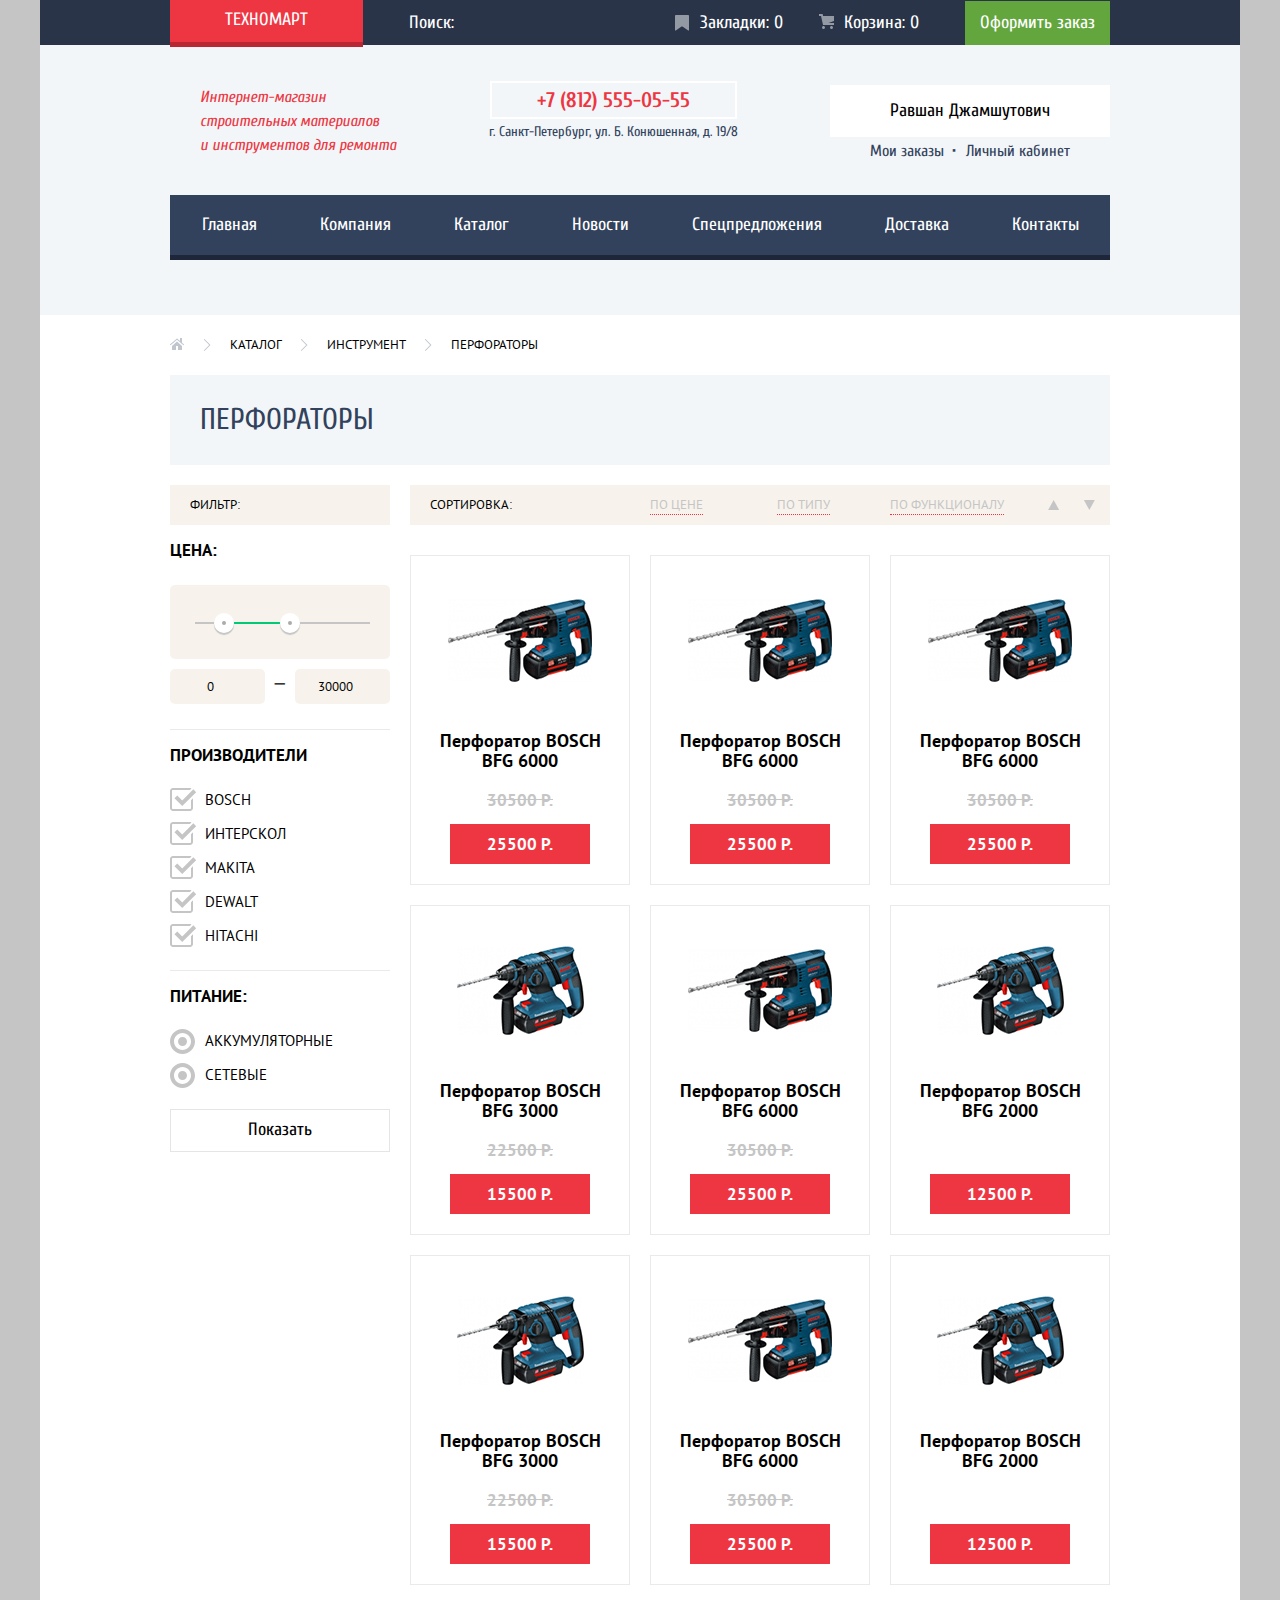
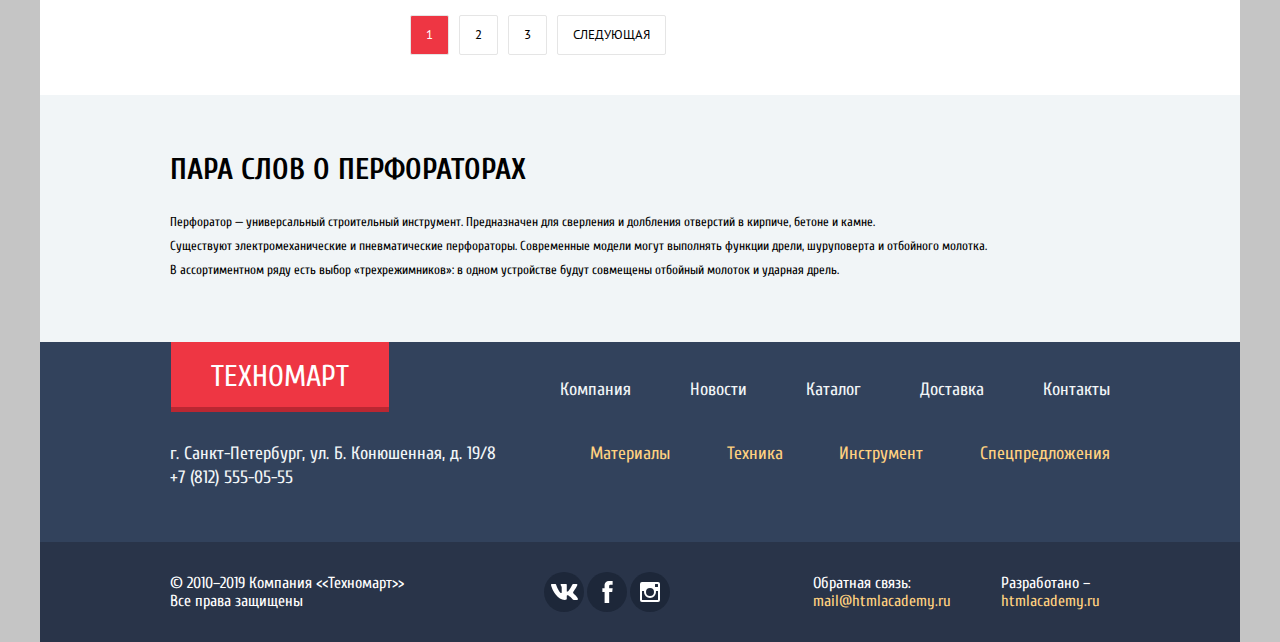
==== commit 7d6afafb: "создание декоративных элементов" ====
--- a/catalog.html
+++ b/catalog.html
@@ -155,6 +155,16 @@
           </div>
           <div class="sort_block sort_block_3">
             <p>По функционалу</p>
+            <!-- <div> -->
+              <svg class="sort_decorate_1" width="12" height="10" viewBox="0 0 12 10" fill="none" xmlns="http://www.w3.org/2000/svg">
+                <path d="M5.66241 0L11.1624 10L0.162415 10" fill="#C5C5C5"/>
+                </svg>
+            <!-- </div>
+            <div> -->
+              <svg class="sort_decorate_2" width="12" height="10" viewBox="0 0 12 10" fill="none" xmlns="http://www.w3.org/2000/svg">
+                <path d="M5.66241 0L11.1624 10L0.162415 10" fill="#C5C5C5"/>
+                </svg>
+            <!-- </div> -->
           </div>
         </div>
 
--- a/css/style.css
+++ b/css/style.css
@@ -127,6 +127,32 @@
 
  .header_top_container {
   height: 45px;
+  /* position: relative; */
+ }
+
+ .header_top_container a {
+   display: block;
+ }
+
+ .header_marks,
+ .header_backet {
+  position: relative;
+ }
+
+ .header_marks:before {
+  content: url(../img/icon-bookmark.svg);
+  position: absolute;
+  top: 13px;
+  left: -10px;
+  opacity: 0.5;
+ }
+
+ .header_backet:before {
+  content: url(../img/icon-cart.svg);
+  position: absolute;
+  top: 11px;
+  left: -10px;
+  opacity: 0.5;
  }
 
 .header_top_item {
@@ -277,8 +303,10 @@
 }
 
 .navigation_item a {
+  display: block;
   color: var(--white);
   background-color: var(--dark-blue);
+  padding: 18px 31px;
 }
 
 .navigation_item a:hover {
@@ -287,7 +315,8 @@
 
 .navigation_item a:focus {
   background-color: var(--blacken-blue);
-  opacity: 0.5;
+  /* opacity: 0.5; */
+  color: var(--grey-dark);
 }
 
 /*-------main-section promo-------*/
@@ -671,6 +700,20 @@
   border: 1px solid var(--grey-border);
 }
 
+.producer_item a {
+  display: block;
+  padding: 10px;  /*Как сделать кликабельной весь контейнер?*/
+}
+
+.producer_item:hover {
+  box-shadow: 0 0 10px 3px var(--grey-border2);
+}
+
+.producer_item a:focus {
+  /* box-shadow: 0 0 10px 10px var(--grey-border2); */
+  opacity: 0.5;
+}
+
 /*-------main-section-services-------*/
 .services {
   background-color: var(--white-blue);
@@ -886,7 +929,6 @@
   background-color: var(--whiten-yellow);
 }
 
-
 .filter_product p,
 .product_sort p {
   font-family: PT Sans;
@@ -898,16 +940,20 @@
   color: var(--black);
 }
 
+.sort_block_2 {
+  padding-right: 40px;
+}
+
 .sort_block p {
   color: var(--grey);
-}
-
-
+  border-bottom: 1px dotted var(--red);
+}
 
 .filter_product p,
-.product_sort :nth-child(2) {
+.sort_block_1 {
   padding: 5px 0 5px 20px;
 }
+
 
 .product_sort {
   display: grid;
@@ -928,32 +974,38 @@
   align-items: center;
 }
 
-.sort_block_2 :nth-child(2) {
-  padding-right: 40px;
-}
-
 .sort_block_3 {
-  position: relative;
-}
-
-.sort_block_3 p::before {
-  content: url(../img/triangle_red.svg);
-
-  position: absolute;
-  top: 10px;
-  left: 165px;
-  background-color: transparent;
-}
-
-.sort_block_3 p::after {
-  content: url(../img/triangle_grey.svg);
-  position: absolute;
-  top: 10px;
-  left: 195px;
-  background-color: transparent;
-}
-
-
+  padding-right: 15px;
+}
+
+.sort_decorate_1  {
+  padding-left: 40px;
+}
+
+.sort_decorate_2 {
+  transform: rotate(180deg);
+  padding-right: 20px;
+}
+
+.sort_block p:hover {
+  color: var(--black);
+  border-bottom: 1px solid var(--black);
+}
+
+.sort_decorate_1 path:hover,
+.sort_decorate_2 path:hover {
+  fill: var(--black);
+}
+
+.sort_block p:active {
+  color: var(--red);
+  border: none;
+}
+
+.sort_decorate_1 path:active,
+.sort_decorate_2 path:active {
+  fill: var(--red);
+}
 
 .catalog_list {
   display: grid;
@@ -968,7 +1020,6 @@
   flex-direction: row;
   justify-content: flex-start;
   align-items: center;
-
 }
 
 .breadcrumbs li {
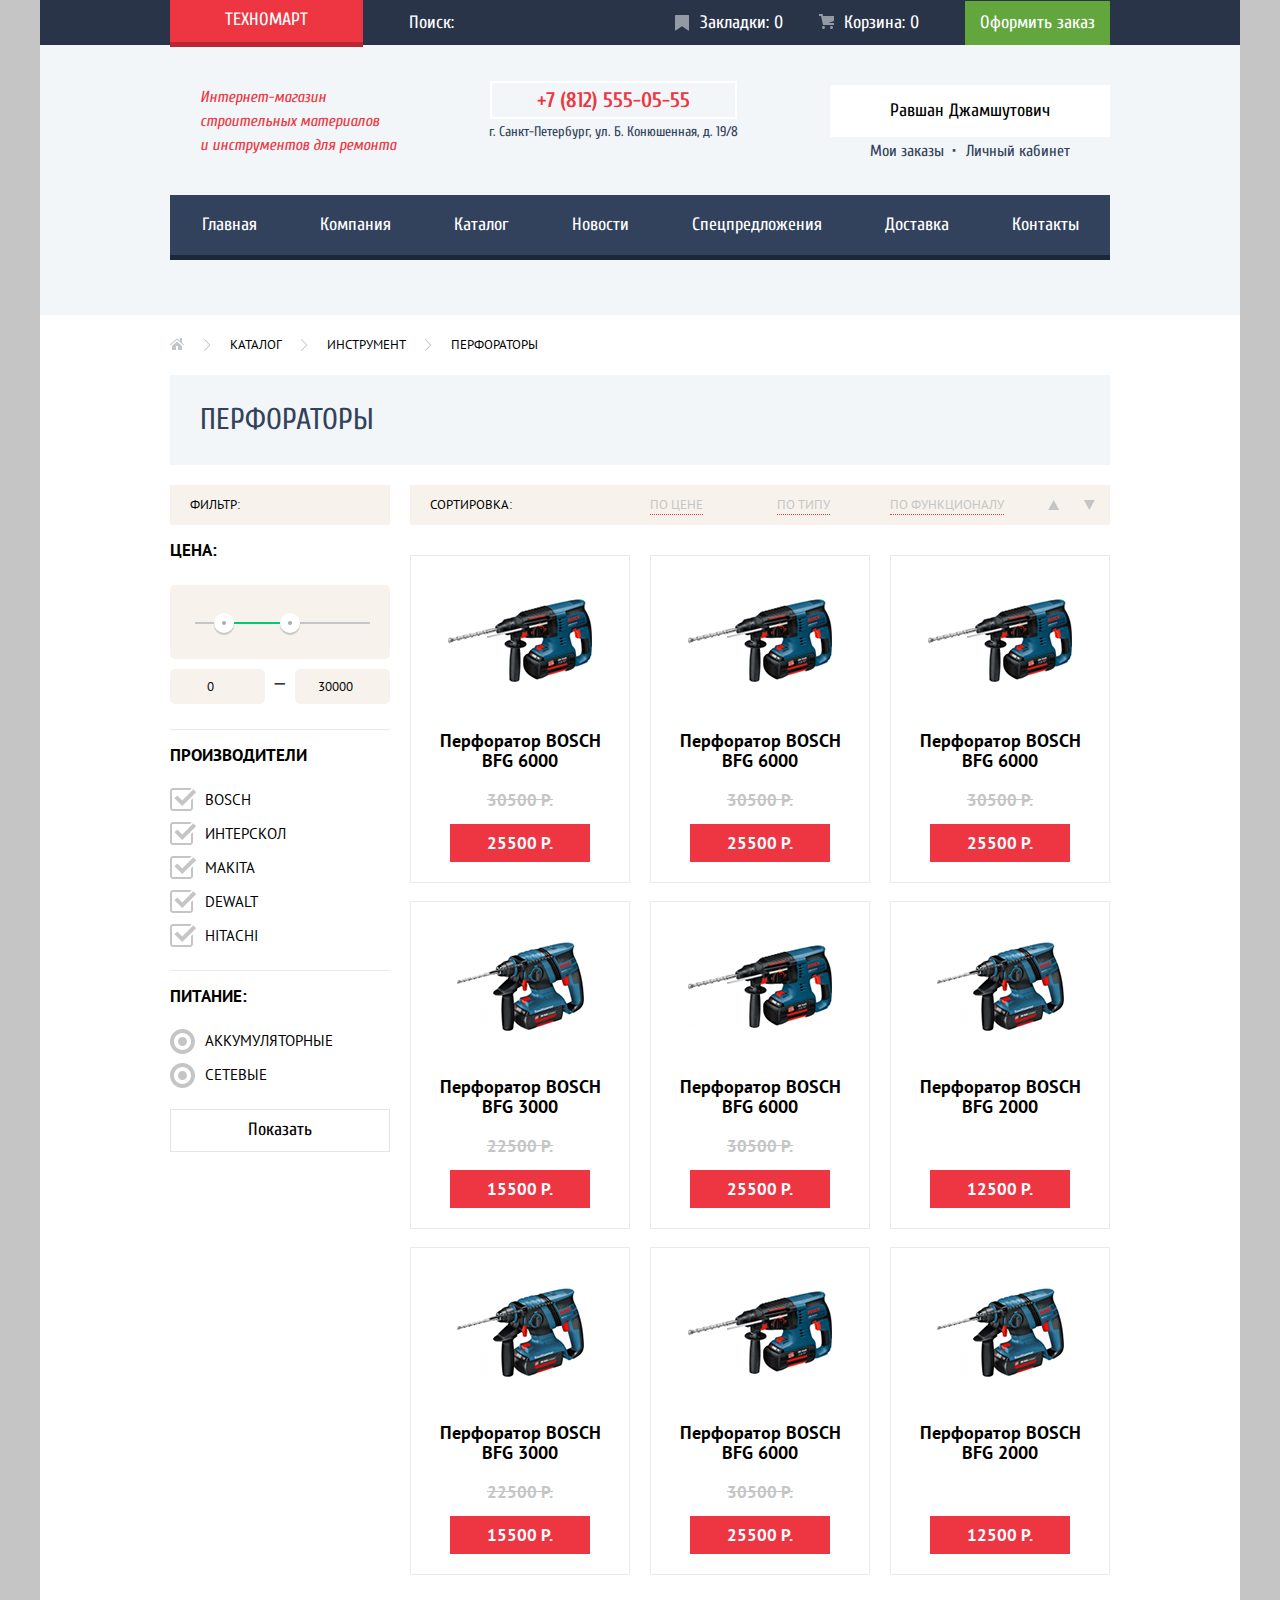
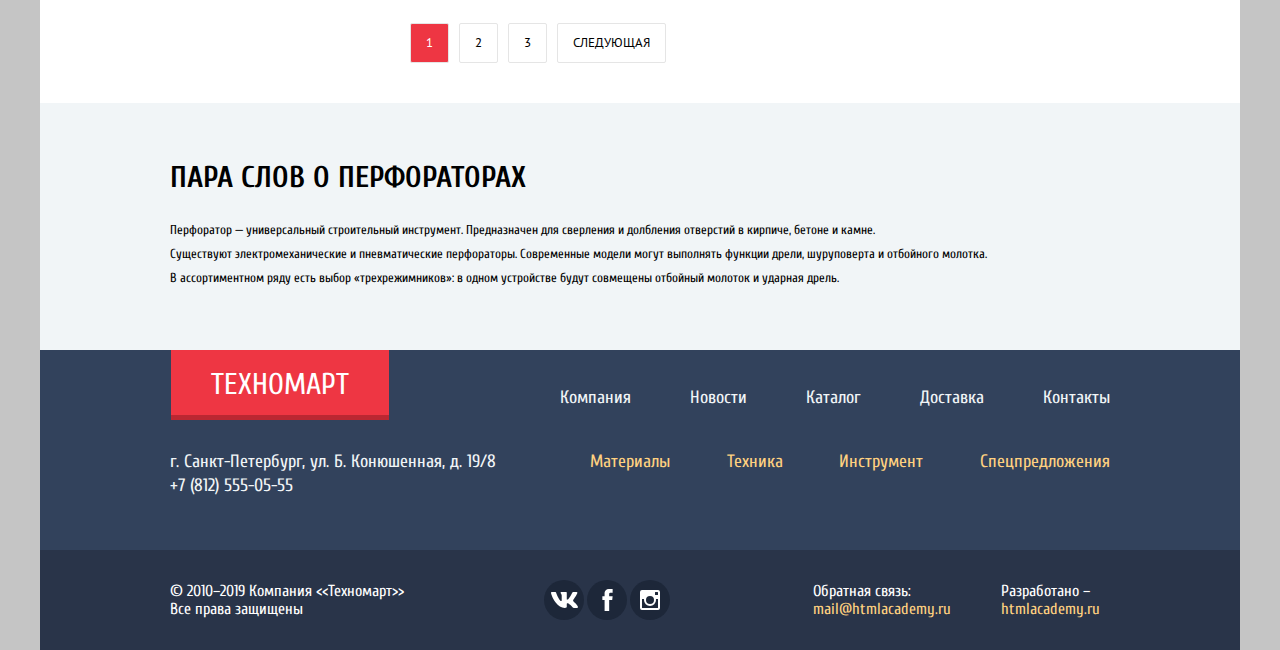
==== commit 0f01af7a: "переделал сетку каталога" ====
--- a/catalog.html
+++ b/catalog.html
@@ -145,7 +145,7 @@
 
         <div class="product_sort">
           <h2 class="visually_hidden">Сортировка товаров</h2>
-          <!-- Здесь будет форма сортировки -->
+
           <div class="sort_block_1">
             <p>Сортировка:</p>
           </div>
@@ -155,16 +155,15 @@
           </div>
           <div class="sort_block sort_block_3">
             <p>По функционалу</p>
-            <!-- <div> -->
+
               <svg class="sort_decorate_1" width="12" height="10" viewBox="0 0 12 10" fill="none" xmlns="http://www.w3.org/2000/svg">
                 <path d="M5.66241 0L11.1624 10L0.162415 10" fill="#C5C5C5"/>
                 </svg>
-            <!-- </div>
-            <div> -->
+
               <svg class="sort_decorate_2" width="12" height="10" viewBox="0 0 12 10" fill="none" xmlns="http://www.w3.org/2000/svg">
                 <path d="M5.66241 0L11.1624 10L0.162415 10" fill="#C5C5C5"/>
                 </svg>
-            <!-- </div> -->
+
           </div>
         </div>
 
@@ -214,7 +213,7 @@
               <img src="img/perforator BOSCH BFG 2000.jpg" width="127" height="112" alt="Перфоратор BOSCH BFG 2000">
             </a>
             <h3 class="product_title">Перфоратор BOSCH BFG 2000</h3>
-            <p class="product_old_price"></p>
+            <p class="product_old_price">&#8291;</p>
             <button class="button button_red button_new_price" type="button">12500 Р.</button>
           </li>
           <li class="product_item">
@@ -238,7 +237,7 @@
               <img src="img/perforator BOSCH BFG 2000.jpg" width="127" height="112" alt="Перфоратор BOSCH BFG 2000">
             </a>
             <h3 class="product_title">Перфоратор BOSCH BFG 2000</h3>
-            <p class="product_old_price"></p>
+            <p class="product_old_price">⁣&#8291;</p>
             <button class="button button_red button_new_price" type="button">12500 Р.</button>
           </li>
         </ul>
--- a/css/style.css
+++ b/css/style.css
@@ -609,6 +609,8 @@
 }
 
 .product_item {
+  width: 220px;
+  height: auto;
   display: flex;
   flex-direction: column;
   justify-content: space-between;
@@ -616,6 +618,10 @@
   padding-bottom: 20px;
   border: 1px solid var(--grey-border);
   box-sizing: border-box;
+}
+
+.catalog_list .product_item {
+  margin-bottom: 18px;
 }
 
 .product_item div {
@@ -665,7 +671,7 @@
 .button_new_price {
   box-sizing: border-box;
   width: 140px;
-  height: 40px;
+  height: auto;
   font-family: PT Sans;
   font-style: normal;
   font-weight: bold;
@@ -910,7 +916,7 @@
 .catalog_block {
   display: grid;
   grid-template-columns: 220px 700px;
-  grid-template-rows: 40px 1030px 80px;
+  grid-template-rows: 40px 1fr 80px;
   grid-gap: 30px 20px;
 }
 
@@ -1008,10 +1014,15 @@
 }
 
 .catalog_list {
-  display: grid;
-  grid-template-columns: repeat(3, 220px);
-  grid-template-rows: 330px 330px 330px;
-  grid-gap: 20px;
+  display: flex;
+  flex-direction: row;
+  flex-wrap: wrap;
+  justify-content: flex-start;
+  align-items: flex-start;
+}
+
+.catalog_list li:not(:nth-of-type(3n)) {
+  margin-right: 20px;
 }
 
 .breadcrumbs {
